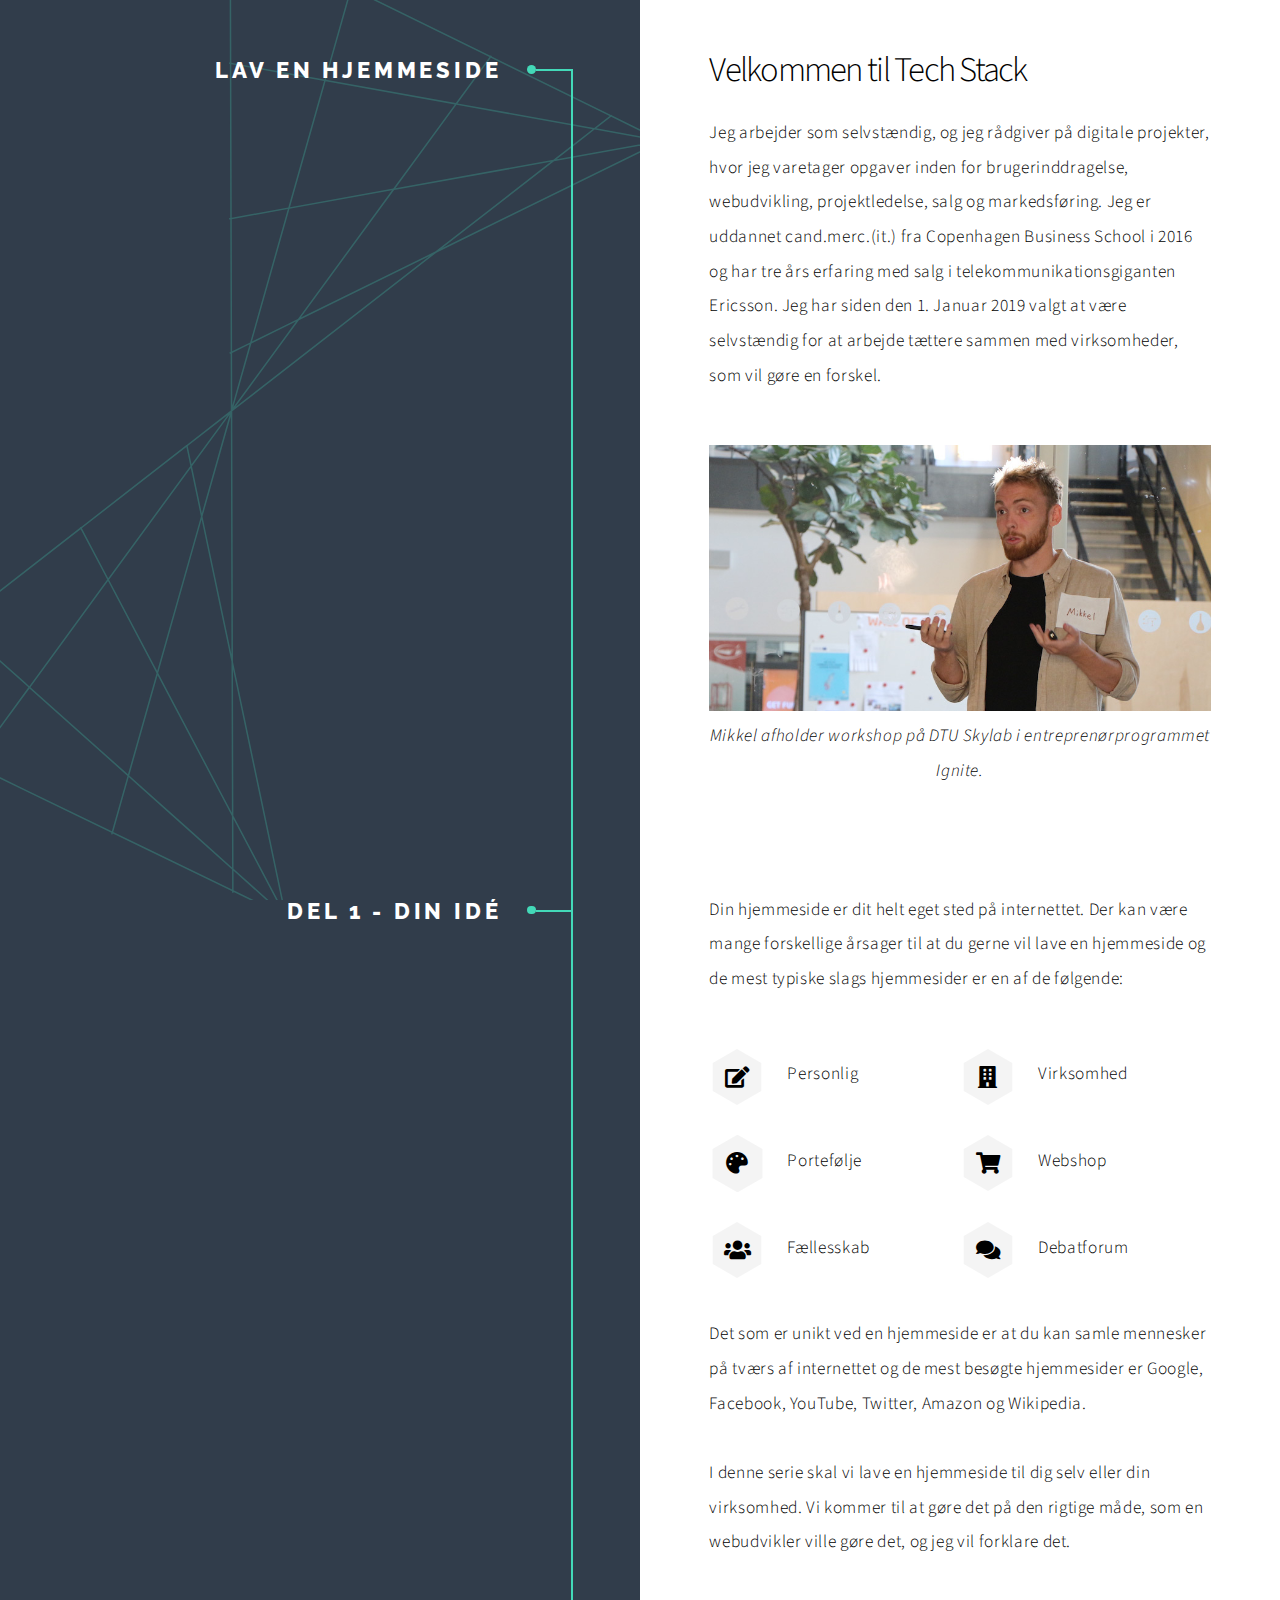
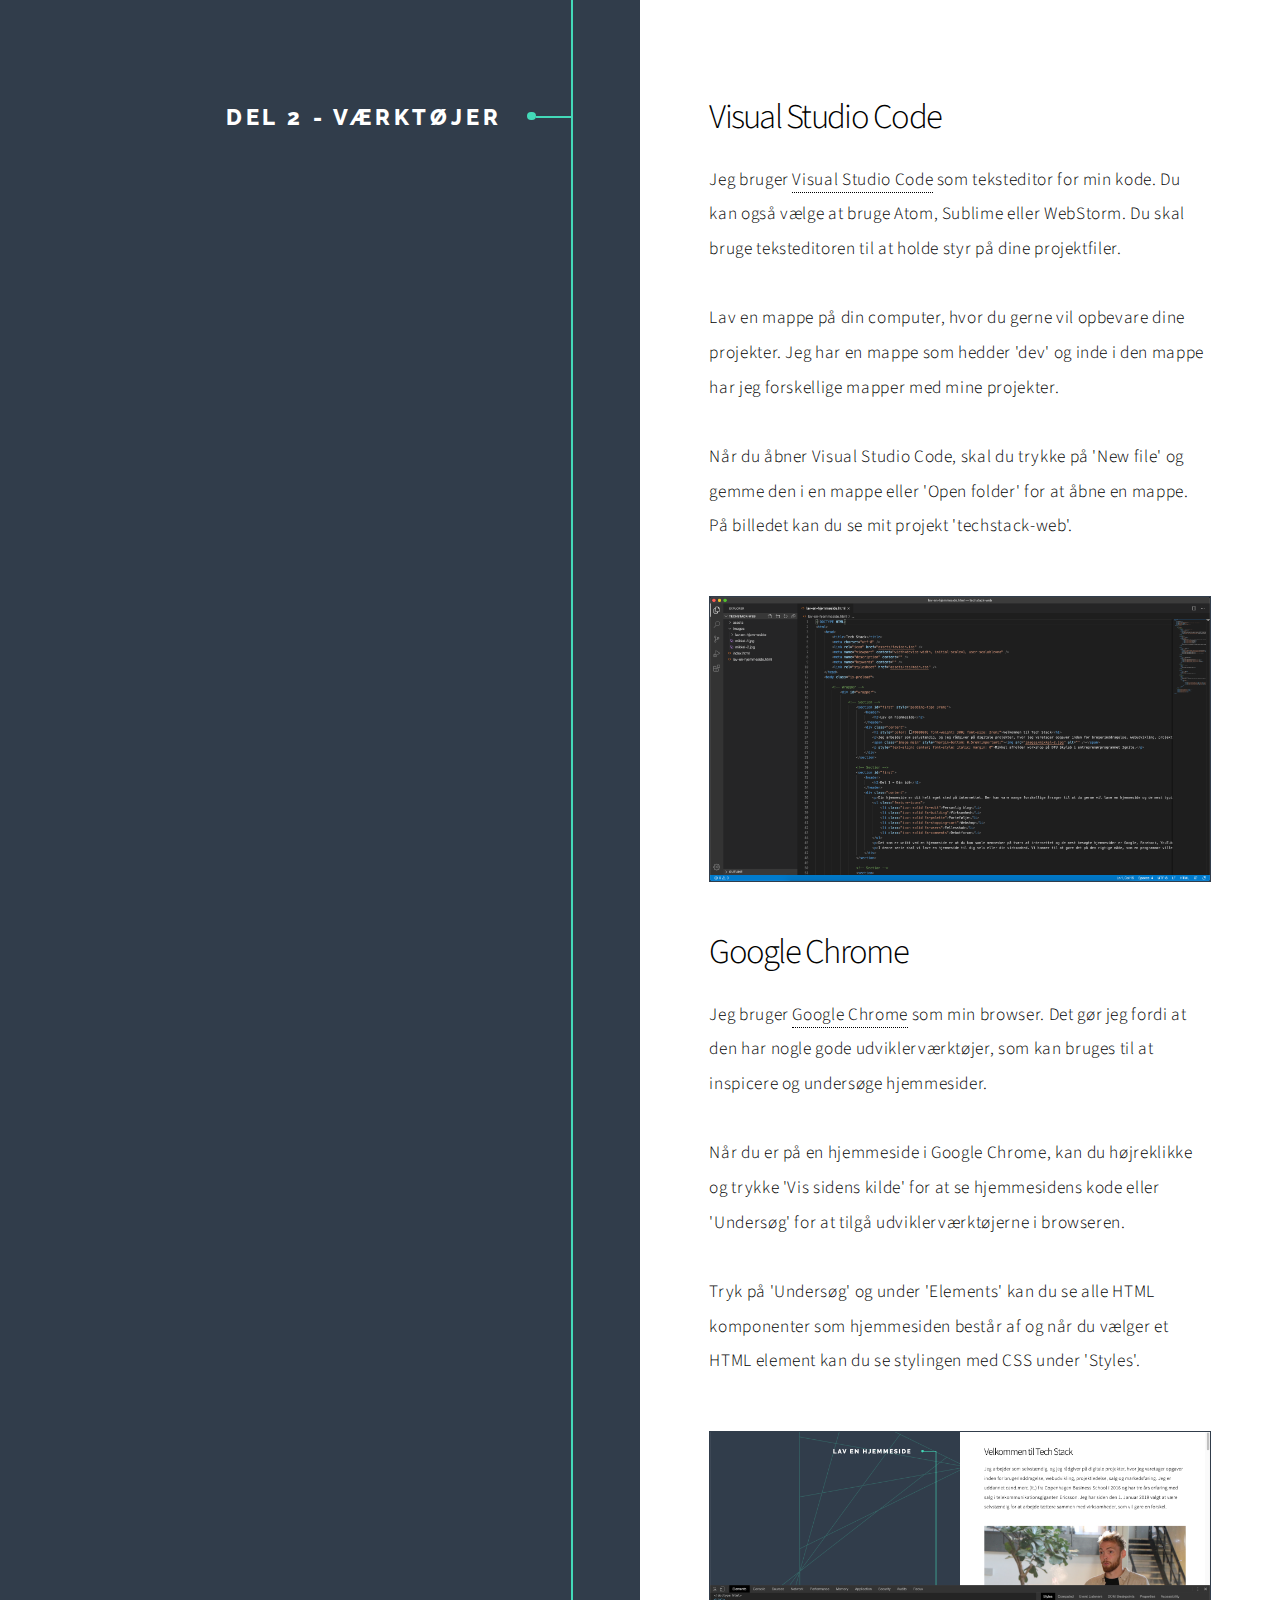
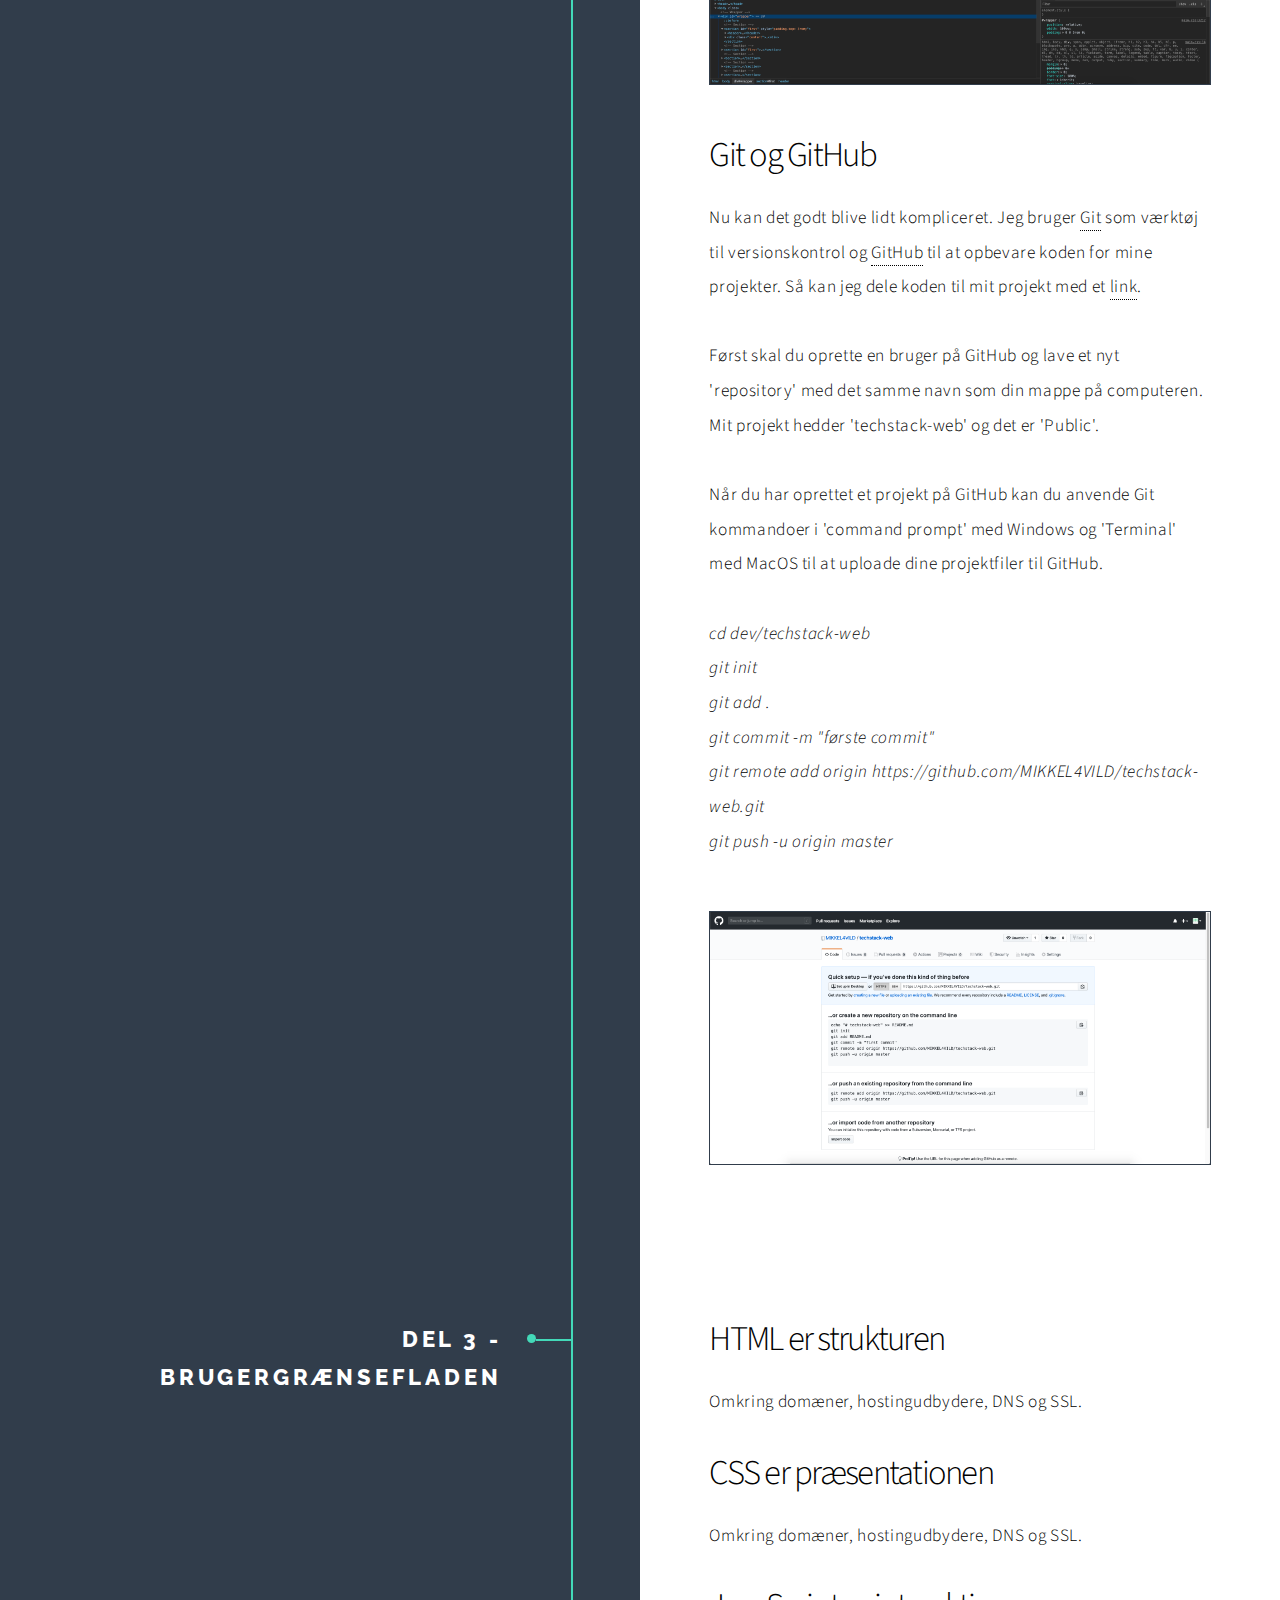
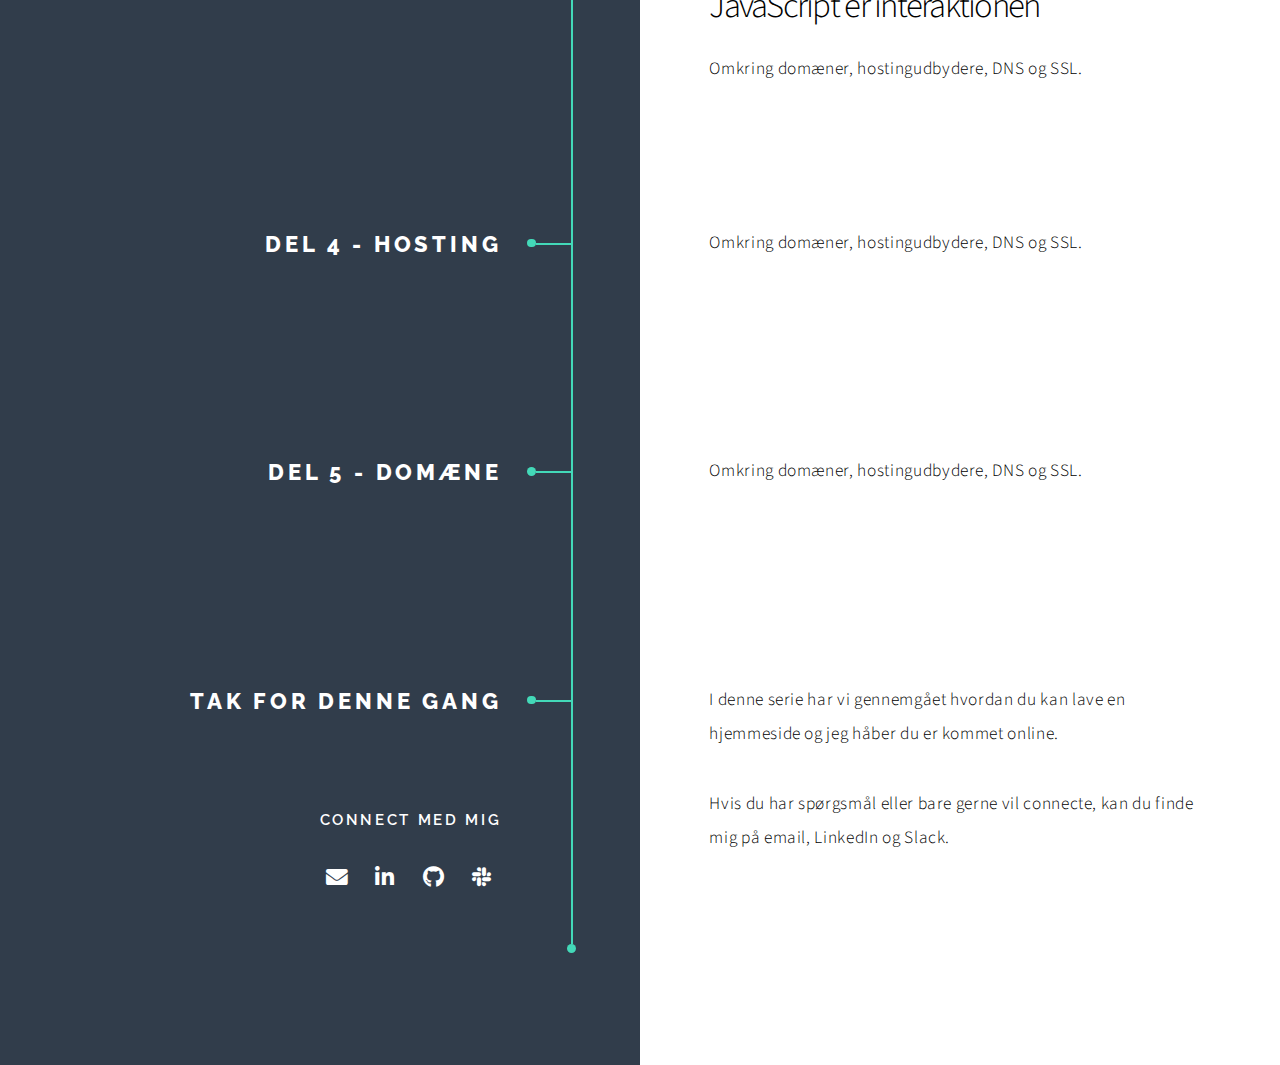
==== lav-en-hjemmeside.html @ 9eeebf33 "første commit" ====
<!DOCTYPE HTML>
<html>
	<head>
		<title>Tech Stack</title>
		<meta charset="utf-8" />
		<link rel="icon" href="assets/favicon.ico" />
		<meta name="viewport" content="width=device-width, initial-scale=1, user-scalable=no" />
		<meta name="description" content="" />
		<meta name="keywords" content="" />
		<link rel="stylesheet" href="assets/css/main.css" />
	</head>
	<body class="is-preload">

		<!-- Wrapper -->
			<div id="wrapper">

				<!-- Section -->
					<section id="first" style="padding-top: 3rem;">
						<header>
							<h2>Lav en hjemmeside</h2>
						</header>
						<div class="content">
                            <h1 style="color: #000000; font-weight: 300; font-size: 2rem;">Velkommen til Tech Stack</h1>
							<p>Jeg arbejder som selvstændig, og jeg rådgiver på digitale projekter, hvor jeg varetager opgaver inden for brugerinddragelse, webudvikling, projektledelse, salg og markedsføring. Jeg er uddannet cand.merc.(it.) fra Copenhagen Business School i 2016 og har tre års erfaring med salg i telekommunikationsgiganten Ericsson. Jeg har siden den 1. Januar 2019 valgt at være selvstændig for at arbejde tættere sammen med virksomheder, som vil gøre en forskel.</p>
							<span class="image main" style="margin-bottom: 0.5rem!important;"><img src="images/mikkel-2.jpg" alt="" /></span>
							<p style="text-align: center; font-style: italic; margin: 0">Mikkel afholder workshop på DTU Skylab i entreprenørprogrammet Ignite.</p>
						</div>
					</section>

                    <!-- Section -->
					<section id="first">
						<header>
							<h2>Del 1 - Din idé</h2>
						</header>
						<div class="content">
                            <p>Din hjemmeside er dit helt eget sted på internettet. Der kan være mange forskellige årsager til at du gerne vil lave en hjemmeside og de mest typiske slags hjemmesider er en af de følgende:</p>
                            <ul class="feature-icons">
								<li class="icon solid fa-edit">Personlig</li>
								<li class="icon solid fa-building">Virksomhed</li>
								<li class="icon solid fa-palette">Portefølje</li>
								<li class="icon solid fa-shopping-cart">Webshop</li>
								<li class="icon solid fa-users">Fællesskab</li>
								<li class="icon solid fa-comments">Debatforum</li>
                            </ul>
                            <p>Det som er unikt ved en hjemmeside er at du kan samle mennesker på tværs af internettet og de mest besøgte hjemmesider er Google, Facebook, YouTube, Twitter, Amazon og Wikipedia. </p>
                            <p>I denne serie skal vi lave en hjemmeside til dig selv eller din virksomhed. Vi kommer til at gøre det på den rigtige måde, som en webudvikler ville gøre det, og jeg vil forklare det.</p>
						</div>
                    </section>
                    
                    <!-- Section -->
					<section>
						<header>
							<h2>Del 2 - Værktøjer</h2>
						</header>
						<div class="content">
                            <h1 style="color: #000000; font-weight: 300; font-size: 2rem;">Visual Studio Code</h1>
                            <p>Jeg bruger <a style="color:#000000" href="https://code.visualstudio.com/download" target="_blank">Visual Studio Code</a> som teksteditor for min kode. Du kan også vælge at bruge Atom, Sublime eller WebStorm. Du skal bruge teksteditoren til at holde styr på dine projektfiler.</p>
                            <p>Lav en mappe på din computer, hvor du gerne vil opbevare dine projekter. Jeg har en mappe som hedder 'dev' og inde i den mappe har jeg forskellige mapper med mine projekter.</p>
                            <p>Når du åbner Visual Studio Code, skal du trykke på 'New file' og gemme den i en mappe eller 'Open folder' for at åbne en mappe. På billedet kan du se mit projekt 'techstack-web'.</p>
                            <span class="image main"><img src="images/lav-en-hjemmeside/visual-studio-code.png" style="border: 1px solid #313D4B;" alt="Visual Studio Code" /></span>
                            <h1 style="color: #000000; font-weight: 300; font-size: 2rem;">Google Chrome</h1>
                            <p>Jeg bruger <a style="color:#000000" href="https://www.google.com/intl/da/chrome/" target="_blank">Google Chrome</a> som min browser. Det gør jeg fordi at den har nogle gode udviklerværktøjer, som kan bruges til at inspicere og undersøge hjemmesider.</p>
                            <p>Når du er på en hjemmeside i Google Chrome, kan du højreklikke og trykke 'Vis sidens kilde' for at se hjemmesidens kode eller 'Undersøg' for at tilgå udviklerværktøjerne i browseren.</p>
                            <p>Tryk på 'Undersøg' og under 'Elements' kan du se alle HTML komponenter som hjemmesiden består af og når du vælger et HTML element kan du se stylingen med CSS under 'Styles'.</p>
                            <span class="image main"><img src="images/lav-en-hjemmeside/google-chrome-inspect.png" style="border: 1px solid #313D4B;" alt="Google Chrome Developer Tools" /></span>
                            <h1 style="color: #000000; font-weight: 300; font-size: 2rem;">Git og GitHub</h1>
							<p>Nu kan det godt blive lidt kompliceret. Jeg bruger <a style="color:#000000" href="https://git-scm.com/downloads" target="_blank">Git</a>  som værktøj til versionskontrol og <a style="color:#000000" href="https://github.com/" target="_blank">GitHub</a>  til at opbevare koden for mine projekter. Så kan jeg dele koden til mit projekt med et <a style="color:#000000" href="https://github.com/mikkel4vild/techstack-web" target="_blank">link</a>.</p>
							<p>Først skal du oprette en bruger på GitHub og lave et nyt 'repository' med det samme navn som din mappe på computeren. Mit projekt hedder 'techstack-web' og det er 'Public'.</p>
							<p>Når du har oprettet et projekt på GitHub kan du anvende Git kommandoer i 'command prompt' med Windows og 'Terminal' med MacOS til at uploade dine projektfiler til GitHub.</p>
							<p style="font-style: italic;">cd dev/techstack-web<br />git init<br />git add .<br />git commit -m "første commit"<br />git remote add origin https://github.com/MIKKEL4VILD/techstack-web.git<br />git push -u origin master</p>
							<span class="image main"><img src="images/lav-en-hjemmeside/github-new-repository.png" style="border: 1px solid #313D4B;" alt="GitHub repository" /></span>
						</div>
                    </section>
                    
                    <!-- Section -->
					<section>
						<header>
							<h2>Del 3 - Brugergrænsefladen</h2>
						</header>
						<div class="content">
                            <h1 style="color: #000000; font-weight: 300; font-size: 2rem;">HTML er strukturen</h1>
                            <p>Omkring domæner, hostingudbydere, DNS og SSL.</p>
                            <h1 style="color: #000000; font-weight: 300; font-size: 2rem;">CSS er præsentationen</h1>
                            <p>Omkring domæner, hostingudbydere, DNS og SSL.</p>
                            <h1 style="color: #000000; font-weight: 300; font-size: 2rem;">JavaScript er interaktionen</h1>
                            <p>Omkring domæner, hostingudbydere, DNS og SSL.</p>
						</div>
                    </section>
                    
                    <!-- Section -->
					<section>
						<header>
							<h2>Del 4 - Hosting</h2>
						</header>
						<div class="content">
							<p>Omkring domæner, hostingudbydere, DNS og SSL.</p>
						</div>
                    </section>
                    
                    <!-- Section -->
					<section>
						<header>
							<h2>Del 5 - Domæne</h2>
						</header>
						<div class="content">
							<p>Omkring domæner, hostingudbydere, DNS og SSL.</p>
						</div>
					</section>

					<!-- Section -->
					<section>
						<header>
							<h2>Tak for denne gang</h2>
						</header>
						<div class="content">
                            <p>I denne serie har vi gennemgået hvordan du kan lave en hjemmeside og jeg håber du er kommet online.</p><p>Hvis du har spørgsmål eller bare gerne vil connecte, kan du finde mig på email, LinkedIn og Slack.</p>
						</div>
						<footer>
							<ul class="items">
								<h3>Connect med mig</h3>
								<li>
									<ul class="icons">
										<li><a href="mailto:mikkelwessel2@gmail.com" target="_blank" class="icon solid fa-envelope"><span class="label">Email</span></a></li>
										<li><a href="https://www.linkedin.com/in/mikkel-wessel-nielsen/" target="_blank" class="icon brands fa-linkedin-in"><span class="label">LinkedIn</span></a></li>
										<li><a href="https://github.com/mikkel4vild" target="_blank" class="icon brands fa-github"><span class="label">GitHub</span></a></li>
										<li><a href="https://tech-stack-talk.slack.com/" target="_blank" class="icon brands fa-slack"><span class="label">Slack</span></a></li>
									</ul>
								</li>
							</ul>
						</footer>
					</section>
			</div>

		<!-- Scripts -->
			<script src="assets/js/jquery.min.js"></script>
			<script src="assets/js/jquery.scrolly.min.js"></script>
			<script src="assets/js/browser.min.js"></script>
			<script src="assets/js/breakpoints.min.js"></script>
			<script src="assets/js/util.js"></script>
			<script src="assets/js/main.js"></script>
			
	</body>
</html>
---- assets/css/main.css ----
@import url(fontawesome-all.min.css);
@import url("https://fonts.googleapis.com/css?family=Source+Sans+Pro:300,600,700,300i,600i,700i|Raleway:600,800");

html, body, div, span, applet, object,
iframe, h1, h2, h3, h4, h5, h6, p, blockquote,
pre, a, abbr, acronym, address, big, cite,
code, del, dfn, em, img, ins, kbd, q, s, samp,
small, strike, strong, sub, sup, tt, var, b,
u, i, center, dl, dt, dd, ol, ul, li, fieldset,
form, label, legend, table, caption, tbody,
tfoot, thead, tr, th, td, article, aside,
canvas, details, embed, figure, figcaption,
footer, header, hgroup, menu, nav, output, ruby,
section, summary, time, mark, audio, video {
	margin: 0;
	padding: 0;
	border: 0;
	font-size: 100%;
	font: inherit;
	vertical-align: baseline;}

article, aside, details, figcaption, figure,
footer, header, hgroup, menu, nav, section {
	display: block;}

body {
	line-height: 1;
}

ol, ul {
	list-style: none;
}

blockquote, q {
	quotes: none;
}

	blockquote:before, blockquote:after, q:before, q:after {
		content: '';
		content: none;
	}

table {
	border-collapse: collapse;
	border-spacing: 0;
}

body {
	-webkit-text-size-adjust: none;
}

mark {
	background-color: transparent;
	color: inherit;
}

input::-moz-focus-inner {
	border: 0;
	padding: 0;
}

input, select, textarea {
	-moz-appearance: none;
	-webkit-appearance: none;
	-ms-appearance: none;
	appearance: none;
}

/* Basic */

	@-ms-viewport {
		width: device-width;
	}

	body {
		-ms-overflow-style: scrollbar;
	}

	@media screen and (max-width: 480px) {

		html, body {
			min-width: 320px;
		}

	}

	html {
		box-sizing: border-box;
	}

	*, *:before, *:after {
		box-sizing: inherit;
	}

	html {
		overflow-x: hidden;
	}

	body {
		background: #ffffff;
		overflow-x: hidden;
	}

		body.is-preload *, body.is-preload *:before, body.is-preload *:after {
			-moz-animation: none !important;
			-webkit-animation: none !important;
			-ms-animation: none !important;
			animation: none !important;
			-moz-transition: none !important;
			-webkit-transition: none !important;
			-ms-transition: none !important;
			transition: none !important;
		}

/* Typography */

	html {
		font-size: 18pt;
	}

		@media screen and (max-width: 1920px) {

			html {
				font-size: 13pt;
			}

		}

		@media screen and (max-width: 1152px) {

			html {
				font-size: 14pt;
			}

		}

		@media screen and (max-width: 736px) {

			html {
				font-size: 12pt;
			}

		}

		@media screen and (max-width: 480px) {

			html {
				font-size: 11pt;
			}

		}

	body {
		background-color: #ffffff;
		color: #000000;
	}

	body, input, select, textarea {
		color: #000000;
		font-family: "Source Sans Pro", Helvetica, sans-serif;
		font-size: 1rem;
		font-weight: 300;
		letter-spacing: 0.0375em;
		line-height: 2;
	}

	a {
		-moz-transition: border-bottom-color 0.25s ease-in-out;
		-webkit-transition: border-bottom-color 0.25s ease-in-out;
		-ms-transition: border-bottom-color 0.25s ease-in-out;
		transition: border-bottom-color 0.25s ease-in-out;
		text-decoration: none;
		color: #ffffff;
		border-bottom: dotted 1px;
	}

		a:hover {
			text-decoration: none;
			border-bottom-color: transparent;
		}

	strong, b {
		font-weight: 600;
		color: #000000;
	}

	em, i {
		font-style: italic;
	}

	p {
		margin: 0 0 2rem 0;
	}

	h1, h2, h3, h4, h5, h6 {
		color: #ffffff;
		font-family: "Raleway", Helvetica, sans-serif;
		font-weight: 600;
		letter-spacing: 0.175em;
		line-height: 1.75;
		margin: 0 0 1.5rem 0;
		text-transform: uppercase;
	}

		h1 a, h2 a, h3 a, h4 a, h5 a, h6 a {
			color: inherit;
			text-decoration: none;
		}

	h1 {
		font-family: "Source Sans Pro", Helvetica, sans-serif;
		font-size: 5rem;
		font-weight: 700;
		letter-spacing: -0.05em;
		line-height: 1.1;
		margin: 0 0 1.5rem 0;
		text-transform: none;
	}

	h2 {
		font-size: 1.25rem;
		font-weight: 800;
		margin: 0 0 2rem 0;
	}

	h3 {
		font-size: 0.875rem;
	}

	h4 {
		font-size: 0.875rem;
	}

	h5 {
		font-size: 0.75rem;
	}

	h6 {
		font-size: 0.625rem;
	}

	@media screen and (max-width: 736px) {

		h1 {
			font-size: 4.5rem;
			line-height: 1.1;
		}

		h2 {
			font-size: 1.25rem;
			line-height: 1.7;
		}

		h3 {
			font-size: 0.9rem;
		}

		h4 {
			font-size: 0.75rem;
		}

		h5 {
			font-size: 0.675rem;
		}

	}

	@media screen and (max-width: 360px) {

		h1 {
			font-size: 3.75rem;
		}

		h2 {
			font-size: 1.125rem;
		}

		h3 {
			font-size: 0.8rem;
		}

		h4 {
			font-size: 0.675rem;
		}

		h5 {
			font-size: 0.675rem;
		}

	}

	sub {
		font-size: 0.8rem;
		position: relative;
		top: 0.5rem;
	}

	sup {
		font-size: 0.8rem;
		position: relative;
		top: -0.5rem;
	}

	blockquote {
		border-left: solid 0.5rem rgba(144, 144, 144, 0.25);
		font-style: italic;
		margin: 0 0 2rem 0;
		padding: 1rem 0 1rem 2rem;
	}

	code {
		background: rgba(144, 144, 144, 0.1);
		border-radius: 0.325rem;
		font-family: "Courier New", monospace;
		font-size: 0.9rem;
		margin: 0 0.25rem;
		padding: 0.25rem 0.65rem;
	}

	pre {
		-webkit-overflow-scrolling: touch;
		font-family: "Courier New", monospace;
		font-size: 0.9rem;
		margin: 0 0 2rem 0;
		width: 100%;
	}

		pre code {
			display: block;
			line-height: 1.75;
			padding: 1rem 1.5rem;
			overflow-x: auto;
		}

	hr {
		border: 0;
		border-bottom: solid 2px rgba(144, 144, 144, 0.25);
		margin: 3rem 0;
	}

		hr.major {
			margin: 5rem 0;
		}

		@media screen and (max-width: 736px) {

			hr.major {
				margin: 3rem 0;
			}

		}

/* Row */

	.row {
		display: flex;
		flex-wrap: wrap;
		box-sizing: border-box;
		align-items: stretch;
	}

		.row > * {
			box-sizing: border-box;
		}

		.row.gtr-uniform > * > :last-child {
			margin-bottom: 0;
		}

		.row.aln-left {
			justify-content: flex-start;
		}

		.row.aln-center {
			justify-content: center;
		}

		.row.aln-right {
			justify-content: flex-end;
		}

		.row.aln-top {
			align-items: flex-start;
		}

		.row.aln-middle {
			align-items: center;
		}

		.row.aln-bottom {
			align-items: flex-end;
		}

		.row > .imp {
			order: -1;
		}

		.row > .col-1 {
			width: 8.33333%;
		}

		.row > .off-1 {
			margin-left: 8.33333%;
		}

		.row > .col-2 {
			width: 16.66667%;
		}

		.row > .off-2 {
			margin-left: 16.66667%;
		}

		.row > .col-3 {
			width: 25%;
		}

		.row > .off-3 {
			margin-left: 25%;
		}

		.row > .col-4 {
			width: 33.33333%;
		}

		.row > .off-4 {
			margin-left: 33.33333%;
		}

		.row > .col-5 {
			width: 41.66667%;
		}

		.row > .off-5 {
			margin-left: 41.66667%;
		}

		.row > .col-6 {
			width: 50%;
		}

		.row > .off-6 {
			margin-left: 50%;
		}

		.row > .col-7 {
			width: 58.33333%;
		}

		.row > .off-7 {
			margin-left: 58.33333%;
		}

		.row > .col-8 {
			width: 66.66667%;
		}

		.row > .off-8 {
			margin-left: 66.66667%;
		}

		.row > .col-9 {
			width: 75%;
		}

		.row > .off-9 {
			margin-left: 75%;
		}

		.row > .col-10 {
			width: 83.33333%;
		}

		.row > .off-10 {
			margin-left: 83.33333%;
		}

		.row > .col-11 {
			width: 91.66667%;
		}

		.row > .off-11 {
			margin-left: 91.66667%;
		}

		.row > .col-12 {
			width: 100%;
		}

		.row > .off-12 {
			margin-left: 100%;
		}

		.row.gtr-0 {
			margin-top: 0;
			margin-left: 0rem;
		}

			.row.gtr-0 > * {
				padding: 0 0 0 0rem;
			}

			.row.gtr-0.gtr-uniform {
				margin-top: 0rem;
			}

				.row.gtr-0.gtr-uniform > * {
					padding-top: 0rem;
				}

		.row.gtr-25 {
			margin-top: 0;
			margin-left: -0.5rem;
		}

			.row.gtr-25 > * {
				padding: 0 0 0 0.5rem;
			}

			.row.gtr-25.gtr-uniform {
				margin-top: -0.5rem;
			}

				.row.gtr-25.gtr-uniform > * {
					padding-top: 0.5rem;
				}

		.row.gtr-50 {
			margin-top: 0;
			margin-left: -1rem;
		}

			.row.gtr-50 > * {
				padding: 0 0 0 1rem;
			}

			.row.gtr-50.gtr-uniform {
				margin-top: -1rem;
			}

				.row.gtr-50.gtr-uniform > * {
					padding-top: 1rem;
				}

		.row {
			margin-top: 0;
			margin-left: -2rem;
		}

			.row > * {
				padding: 0 0 0 2rem;
			}

			.row.gtr-uniform {
				margin-top: -2rem;
			}

				.row.gtr-uniform > * {
					padding-top: 2rem;
				}

		.row.gtr-150 {
			margin-top: 0;
			margin-left: -3rem;
		}

			.row.gtr-150 > * {
				padding: 0 0 0 3rem;
			}

			.row.gtr-150.gtr-uniform {
				margin-top: -3rem;
			}

				.row.gtr-150.gtr-uniform > * {
					padding-top: 3rem;
				}

		.row.gtr-200 {
			margin-top: 0;
			margin-left: -4rem;
		}

			.row.gtr-200 > * {
				padding: 0 0 0 4rem;
			}

			.row.gtr-200.gtr-uniform {
				margin-top: -4rem;
			}

				.row.gtr-200.gtr-uniform > * {
					padding-top: 4rem;
				}

		@media screen and (max-width: 1920px) {

			.row {
				display: flex;
				flex-wrap: wrap;
				box-sizing: border-box;
				align-items: stretch;
			}

				.row > * {
					box-sizing: border-box;
				}

				.row.gtr-uniform > * > :last-child {
					margin-bottom: 0;
				}

				.row.aln-left {
					justify-content: flex-start;
				}

				.row.aln-center {
					justify-content: center;
				}

				.row.aln-right {
					justify-content: flex-end;
				}

				.row.aln-top {
					align-items: flex-start;
				}

				.row.aln-middle {
					align-items: center;
				}

				.row.aln-bottom {
					align-items: flex-end;
				}

				.row > .imp-xlarge {
					order: -1;
				}

				.row > .col-1-xlarge {
					width: 8.33333%;
				}

				.row > .off-1-xlarge {
					margin-left: 8.33333%;
				}

				.row > .col-2-xlarge {
					width: 16.66667%;
				}

				.row > .off-2-xlarge {
					margin-left: 16.66667%;
				}

				.row > .col-3-xlarge {
					width: 25%;
				}

				.row > .off-3-xlarge {
					margin-left: 25%;
				}

				.row > .col-4-xlarge {
					width: 33.33333%;
				}

				.row > .off-4-xlarge {
					margin-left: 33.33333%;
				}

				.row > .col-5-xlarge {
					width: 41.66667%;
				}

				.row > .off-5-xlarge {
					margin-left: 41.66667%;
				}

				.row > .col-6-xlarge {
					width: 50%;
				}

				.row > .off-6-xlarge {
					margin-left: 50%;
				}

				.row > .col-7-xlarge {
					width: 58.33333%;
				}

				.row > .off-7-xlarge {
					margin-left: 58.33333%;
				}

				.row > .col-8-xlarge {
					width: 66.66667%;
				}

				.row > .off-8-xlarge {
					margin-left: 66.66667%;
				}

				.row > .col-9-xlarge {
					width: 75%;
				}

				.row > .off-9-xlarge {
					margin-left: 75%;
				}

				.row > .col-10-xlarge {
					width: 83.33333%;
				}

				.row > .off-10-xlarge {
					margin-left: 83.33333%;
				}

				.row > .col-11-xlarge {
					width: 91.66667%;
				}

				.row > .off-11-xlarge {
					margin-left: 91.66667%;
				}

				.row > .col-12-xlarge {
					width: 100%;
				}

				.row > .off-12-xlarge {
					margin-left: 100%;
				}

				.row.gtr-0 {
					margin-top: 0;
					margin-left: 0rem;
				}

					.row.gtr-0 > * {
						padding: 0 0 0 0rem;
					}

					.row.gtr-0.gtr-uniform {
						margin-top: 0rem;
					}

						.row.gtr-0.gtr-uniform > * {
							padding-top: 0rem;
						}

				.row.gtr-25 {
					margin-top: 0;
					margin-left: -0.5rem;
				}

					.row.gtr-25 > * {
						padding: 0 0 0 0.5rem;
					}

					.row.gtr-25.gtr-uniform {
						margin-top: -0.5rem;
					}

						.row.gtr-25.gtr-uniform > * {
							padding-top: 0.5rem;
						}

				.row.gtr-50 {
					margin-top: 0;
					margin-left: -1rem;
				}

					.row.gtr-50 > * {
						padding: 0 0 0 1rem;
					}

					.row.gtr-50.gtr-uniform {
						margin-top: -1rem;
					}

						.row.gtr-50.gtr-uniform > * {
							padding-top: 1rem;
						}

				.row {
					margin-top: 0;
					margin-left: -2rem;
				}

					.row > * {
						padding: 0 0 0 2rem;
					}

					.row.gtr-uniform {
						margin-top: -2rem;
					}

						.row.gtr-uniform > * {
							padding-top: 2rem;
						}

				.row.gtr-150 {
					margin-top: 0;
					margin-left: -3rem;
				}

					.row.gtr-150 > * {
						padding: 0 0 0 3rem;
					}

					.row.gtr-150.gtr-uniform {
						margin-top: -3rem;
					}

						.row.gtr-150.gtr-uniform > * {
							padding-top: 3rem;
						}

				.row.gtr-200 {
					margin-top: 0;
					margin-left: -4rem;
				}

					.row.gtr-200 > * {
						padding: 0 0 0 4rem;
					}

					.row.gtr-200.gtr-uniform {
						margin-top: -4rem;
					}

						.row.gtr-200.gtr-uniform > * {
							padding-top: 4rem;
						}

		}

		@media screen and (max-width: 1280px) {

			.row {
				display: flex;
				flex-wrap: wrap;
				box-sizing: border-box;
				align-items: stretch;
			}

				.row > * {
					box-sizing: border-box;
				}

				.row.gtr-uniform > * > :last-child {
					margin-bottom: 0;
				}

				.row.aln-left {
					justify-content: flex-start;
				}

				.row.aln-center {
					justify-content: center;
				}

				.row.aln-right {
					justify-content: flex-end;
				}

				.row.aln-top {
					align-items: flex-start;
				}

				.row.aln-middle {
					align-items: center;
				}

				.row.aln-bottom {
					align-items: flex-end;
				}

				.row > .imp-large {
					order: -1;
				}

				.row > .col-1-large {
					width: 8.33333%;
				}

				.row > .off-1-large {
					margin-left: 8.33333%;
				}

				.row > .col-2-large {
					width: 16.66667%;
				}

				.row > .off-2-large {
					margin-left: 16.66667%;
				}

				.row > .col-3-large {
					width: 25%;
				}

				.row > .off-3-large {
					margin-left: 25%;
				}

				.row > .col-4-large {
					width: 33.33333%;
				}

				.row > .off-4-large {
					margin-left: 33.33333%;
				}

				.row > .col-5-large {
					width: 41.66667%;
				}

				.row > .off-5-large {
					margin-left: 41.66667%;
				}

				.row > .col-6-large {
					width: 50%;
				}

				.row > .off-6-large {
					margin-left: 50%;
				}

				.row > .col-7-large {
					width: 58.33333%;
				}

				.row > .off-7-large {
					margin-left: 58.33333%;
				}

				.row > .col-8-large {
					width: 66.66667%;
				}

				.row > .off-8-large {
					margin-left: 66.66667%;
				}

				.row > .col-9-large {
					width: 75%;
				}

				.row > .off-9-large {
					margin-left: 75%;
				}

				.row > .col-10-large {
					width: 83.33333%;
				}

				.row > .off-10-large {
					margin-left: 83.33333%;
				}

				.row > .col-11-large {
					width: 91.66667%;
				}

				.row > .off-11-large {
					margin-left: 91.66667%;
				}

				.row > .col-12-large {
					width: 100%;
				}

				.row > .off-12-large {
					margin-left: 100%;
				}

				.row.gtr-0 {
					margin-top: 0;
					margin-left: 0rem;
				}

					.row.gtr-0 > * {
						padding: 0 0 0 0rem;
					}

					.row.gtr-0.gtr-uniform {
						margin-top: 0rem;
					}

						.row.gtr-0.gtr-uniform > * {
							padding-top: 0rem;
						}

				.row.gtr-25 {
					margin-top: 0;
					margin-left: -0.375rem;
				}

					.row.gtr-25 > * {
						padding: 0 0 0 0.375rem;
					}

					.row.gtr-25.gtr-uniform {
						margin-top: -0.375rem;
					}

						.row.gtr-25.gtr-uniform > * {
							padding-top: 0.375rem;
						}

				.row.gtr-50 {
					margin-top: 0;
					margin-left: -0.75rem;
				}

					.row.gtr-50 > * {
						padding: 0 0 0 0.75rem;
					}

					.row.gtr-50.gtr-uniform {
						margin-top: -0.75rem;
					}

						.row.gtr-50.gtr-uniform > * {
							padding-top: 0.75rem;
						}

				.row {
					margin-top: 0;
					margin-left: -1.5rem;
				}

					.row > * {
						padding: 0 0 0 1.5rem;
					}

					.row.gtr-uniform {
						margin-top: -1.5rem;
					}

						.row.gtr-uniform > * {
							padding-top: 1.5rem;
						}

				.row.gtr-150 {
					margin-top: 0;
					margin-left: -2.25rem;
				}

					.row.gtr-150 > * {
						padding: 0 0 0 2.25rem;
					}

					.row.gtr-150.gtr-uniform {
						margin-top: -2.25rem;
					}

						.row.gtr-150.gtr-uniform > * {
							padding-top: 2.25rem;
						}

				.row.gtr-200 {
					margin-top: 0;
					margin-left: -3rem;
				}

					.row.gtr-200 > * {
						padding: 0 0 0 3rem;
					}

					.row.gtr-200.gtr-uniform {
						margin-top: -3rem;
					}

						.row.gtr-200.gtr-uniform > * {
							padding-top: 3rem;
						}

		}

		@media screen and (max-width: 1152px) {

			.row {
				display: flex;
				flex-wrap: wrap;
				box-sizing: border-box;
				align-items: stretch;
			}

				.row > * {
					box-sizing: border-box;
				}

				.row.gtr-uniform > * > :last-child {
					margin-bottom: 0;
				}

				.row.aln-left {
					justify-content: flex-start;
				}

				.row.aln-center {
					justify-content: center;
				}

				.row.aln-right {
					justify-content: flex-end;
				}

				.row.aln-top {
					align-items: flex-start;
				}

				.row.aln-middle {
					align-items: center;
				}

				.row.aln-bottom {
					align-items: flex-end;
				}

				.row > .imp-medium {
					order: -1;
				}

				.row > .col-1-medium {
					width: 8.33333%;
				}

				.row > .off-1-medium {
					margin-left: 8.33333%;
				}

				.row > .col-2-medium {
					width: 16.66667%;
				}

				.row > .off-2-medium {
					margin-left: 16.66667%;
				}

				.row > .col-3-medium {
					width: 25%;
				}

				.row > .off-3-medium {
					margin-left: 25%;
				}

				.row > .col-4-medium {
					width: 33.33333%;
				}

				.row > .off-4-medium {
					margin-left: 33.33333%;
				}

				.row > .col-5-medium {
					width: 41.66667%;
				}

				.row > .off-5-medium {
					margin-left: 41.66667%;
				}

				.row > .col-6-medium {
					width: 50%;
				}

				.row > .off-6-medium {
					margin-left: 50%;
				}

				.row > .col-7-medium {
					width: 58.33333%;
				}

				.row > .off-7-medium {
					margin-left: 58.33333%;
				}

				.row > .col-8-medium {
					width: 66.66667%;
				}

				.row > .off-8-medium {
					margin-left: 66.66667%;
				}

				.row > .col-9-medium {
					width: 75%;
				}

				.row > .off-9-medium {
					margin-left: 75%;
				}

				.row > .col-10-medium {
					width: 83.33333%;
				}

				.row > .off-10-medium {
					margin-left: 83.33333%;
				}

				.row > .col-11-medium {
					width: 91.66667%;
				}

				.row > .off-11-medium {
					margin-left: 91.66667%;
				}

				.row > .col-12-medium {
					width: 100%;
				}

				.row > .off-12-medium {
					margin-left: 100%;
				}

				.row.gtr-0 {
					margin-top: 0;
					margin-left: 0rem;
				}

					.row.gtr-0 > * {
						padding: 0 0 0 0rem;
					}

					.row.gtr-0.gtr-uniform {
						margin-top: 0rem;
					}

						.row.gtr-0.gtr-uniform > * {
							padding-top: 0rem;
						}

				.row.gtr-25 {
					margin-top: 0;
					margin-left: -0.375rem;
				}

					.row.gtr-25 > * {
						padding: 0 0 0 0.375rem;
					}

					.row.gtr-25.gtr-uniform {
						margin-top: -0.375rem;
					}

						.row.gtr-25.gtr-uniform > * {
							padding-top: 0.375rem;
						}

				.row.gtr-50 {
					margin-top: 0;
					margin-left: -0.75rem;
				}

					.row.gtr-50 > * {
						padding: 0 0 0 0.75rem;
					}

					.row.gtr-50.gtr-uniform {
						margin-top: -0.75rem;
					}

						.row.gtr-50.gtr-uniform > * {
							padding-top: 0.75rem;
						}

				.row {
					margin-top: 0;
					margin-left: -1.5rem;
				}

					.row > * {
						padding: 0 0 0 1.5rem;
					}

					.row.gtr-uniform {
						margin-top: -1.5rem;
					}

						.row.gtr-uniform > * {
							padding-top: 1.5rem;
						}

				.row.gtr-150 {
					margin-top: 0;
					margin-left: -2.25rem;
				}

					.row.gtr-150 > * {
						padding: 0 0 0 2.25rem;
					}

					.row.gtr-150.gtr-uniform {
						margin-top: -2.25rem;
					}

						.row.gtr-150.gtr-uniform > * {
							padding-top: 2.25rem;
						}

				.row.gtr-200 {
					margin-top: 0;
					margin-left: -3rem;
				}

					.row.gtr-200 > * {
						padding: 0 0 0 3rem;
					}

					.row.gtr-200.gtr-uniform {
						margin-top: -3rem;
					}

						.row.gtr-200.gtr-uniform > * {
							padding-top: 3rem;
						}

		}

		@media screen and (max-width: 736px) {

			.row {
				display: flex;
				flex-wrap: wrap;
				box-sizing: border-box;
				align-items: stretch;
			}

				.row > * {
					box-sizing: border-box;
				}

				.row.gtr-uniform > * > :last-child {
					margin-bottom: 0;
				}

				.row.aln-left {
					justify-content: flex-start;
				}

				.row.aln-center {
					justify-content: center;
				}

				.row.aln-right {
					justify-content: flex-end;
				}

				.row.aln-top {
					align-items: flex-start;
				}

				.row.aln-middle {
					align-items: center;
				}

				.row.aln-bottom {
					align-items: flex-end;
				}

				.row > .imp-small {
					order: -1;
				}

				.row > .col-1-small {
					width: 8.33333%;
				}

				.row > .off-1-small {
					margin-left: 8.33333%;
				}

				.row > .col-2-small {
					width: 16.66667%;
				}

				.row > .off-2-small {
					margin-left: 16.66667%;
				}

				.row > .col-3-small {
					width: 25%;
				}

				.row > .off-3-small {
					margin-left: 25%;
				}

				.row > .col-4-small {
					width: 33.33333%;
				}

				.row > .off-4-small {
					margin-left: 33.33333%;
				}

				.row > .col-5-small {
					width: 41.66667%;
				}

				.row > .off-5-small {
					margin-left: 41.66667%;
				}

				.row > .col-6-small {
					width: 50%;
				}

				.row > .off-6-small {
					margin-left: 50%;
				}

				.row > .col-7-small {
					width: 58.33333%;
				}

				.row > .off-7-small {
					margin-left: 58.33333%;
				}

				.row > .col-8-small {
					width: 66.66667%;
				}

				.row > .off-8-small {
					margin-left: 66.66667%;
				}

				.row > .col-9-small {
					width: 75%;
				}

				.row > .off-9-small {
					margin-left: 75%;
				}

				.row > .col-10-small {
					width: 83.33333%;
				}

				.row > .off-10-small {
					margin-left: 83.33333%;
				}

				.row > .col-11-small {
					width: 91.66667%;
				}

				.row > .off-11-small {
					margin-left: 91.66667%;
				}

				.row > .col-12-small {
					width: 100%;
				}

				.row > .off-12-small {
					margin-left: 100%;
				}

				.row.gtr-0 {
					margin-top: 0;
					margin-left: 0rem;
				}

					.row.gtr-0 > * {
						padding: 0 0 0 0rem;
					}

					.row.gtr-0.gtr-uniform {
						margin-top: 0rem;
					}

						.row.gtr-0.gtr-uniform > * {
							padding-top: 0rem;
						}

				.row.gtr-25 {
					margin-top: 0;
					margin-left: -0.3125rem;
				}

					.row.gtr-25 > * {
						padding: 0 0 0 0.3125rem;
					}

					.row.gtr-25.gtr-uniform {
						margin-top: -0.3125rem;
					}

						.row.gtr-25.gtr-uniform > * {
							padding-top: 0.3125rem;
						}

				.row.gtr-50 {
					margin-top: 0;
					margin-left: -0.625rem;
				}

					.row.gtr-50 > * {
						padding: 0 0 0 0.625rem;
					}

					.row.gtr-50.gtr-uniform {
						margin-top: -0.625rem;
					}

						.row.gtr-50.gtr-uniform > * {
							padding-top: 0.625rem;
						}

				.row {
					margin-top: 0;
					margin-left: -1.25rem;
				}

					.row > * {
						padding: 0 0 0 1.25rem;
					}

					.row.gtr-uniform {
						margin-top: -1.25rem;
					}

						.row.gtr-uniform > * {
							padding-top: 1.25rem;
						}

				.row.gtr-150 {
					margin-top: 0;
					margin-left: -1.875rem;
				}

					.row.gtr-150 > * {
						padding: 0 0 0 1.875rem;
					}

					.row.gtr-150.gtr-uniform {
						margin-top: -1.875rem;
					}

						.row.gtr-150.gtr-uniform > * {
							padding-top: 1.875rem;
						}

				.row.gtr-200 {
					margin-top: 0;
					margin-left: -2.5rem;
				}

					.row.gtr-200 > * {
						padding: 0 0 0 2.5rem;
					}

					.row.gtr-200.gtr-uniform {
						margin-top: -2.5rem;
					}

						.row.gtr-200.gtr-uniform > * {
							padding-top: 2.5rem;
						}

		}

		@media screen and (max-width: 480px) {

			.row {
				display: flex;
				flex-wrap: wrap;
				box-sizing: border-box;
				align-items: stretch;
			}

				.row > * {
					box-sizing: border-box;
				}

				.row.gtr-uniform > * > :last-child {
					margin-bottom: 0;
				}

				.row.aln-left {
					justify-content: flex-start;
				}

				.row.aln-center {
					justify-content: center;
				}

				.row.aln-right {
					justify-content: flex-end;
				}

				.row.aln-top {
					align-items: flex-start;
				}

				.row.aln-middle {
					align-items: center;
				}

				.row.aln-bottom {
					align-items: flex-end;
				}

				.row > .imp-xsmall {
					order: -1;
				}

				.row > .col-1-xsmall {
					width: 8.33333%;
				}

				.row > .off-1-xsmall {
					margin-left: 8.33333%;
				}

				.row > .col-2-xsmall {
					width: 16.66667%;
				}

				.row > .off-2-xsmall {
					margin-left: 16.66667%;
				}

				.row > .col-3-xsmall {
					width: 25%;
				}

				.row > .off-3-xsmall {
					margin-left: 25%;
				}

				.row > .col-4-xsmall {
					width: 33.33333%;
				}

				.row > .off-4-xsmall {
					margin-left: 33.33333%;
				}

				.row > .col-5-xsmall {
					width: 41.66667%;
				}

				.row > .off-5-xsmall {
					margin-left: 41.66667%;
				}

				.row > .col-6-xsmall {
					width: 50%;
				}

				.row > .off-6-xsmall {
					margin-left: 50%;
				}

				.row > .col-7-xsmall {
					width: 58.33333%;
				}

				.row > .off-7-xsmall {
					margin-left: 58.33333%;
				}

				.row > .col-8-xsmall {
					width: 66.66667%;
				}

				.row > .off-8-xsmall {
					margin-left: 66.66667%;
				}

				.row > .col-9-xsmall {
					width: 75%;
				}

				.row > .off-9-xsmall {
					margin-left: 75%;
				}

				.row > .col-10-xsmall {
					width: 83.33333%;
				}

				.row > .off-10-xsmall {
					margin-left: 83.33333%;
				}

				.row > .col-11-xsmall {
					width: 91.66667%;
				}

				.row > .off-11-xsmall {
					margin-left: 91.66667%;
				}

				.row > .col-12-xsmall {
					width: 100%;
				}

				.row > .off-12-xsmall {
					margin-left: 100%;
				}

				.row.gtr-0 {
					margin-top: 0;
					margin-left: 0rem;
				}

					.row.gtr-0 > * {
						padding: 0 0 0 0rem;
					}

					.row.gtr-0.gtr-uniform {
						margin-top: 0rem;
					}

						.row.gtr-0.gtr-uniform > * {
							padding-top: 0rem;
						}

				.row.gtr-25 {
					margin-top: 0;
					margin-left: -0.3125rem;
				}

					.row.gtr-25 > * {
						padding: 0 0 0 0.3125rem;
					}

					.row.gtr-25.gtr-uniform {
						margin-top: -0.3125rem;
					}

						.row.gtr-25.gtr-uniform > * {
							padding-top: 0.3125rem;
						}

				.row.gtr-50 {
					margin-top: 0;
					margin-left: -0.625rem;
				}

					.row.gtr-50 > * {
						padding: 0 0 0 0.625rem;
					}

					.row.gtr-50.gtr-uniform {
						margin-top: -0.625rem;
					}

						.row.gtr-50.gtr-uniform > * {
							padding-top: 0.625rem;
						}

				.row {
					margin-top: 0;
					margin-left: -1.25rem;
				}

					.row > * {
						padding: 0 0 0 1.25rem;
					}

					.row.gtr-uniform {
						margin-top: -1.25rem;
					}

						.row.gtr-uniform > * {
							padding-top: 1.25rem;
						}

				.row.gtr-150 {
					margin-top: 0;
					margin-left: -1.875rem;
				}

					.row.gtr-150 > * {
						padding: 0 0 0 1.875rem;
					}

					.row.gtr-150.gtr-uniform {
						margin-top: -1.875rem;
					}

						.row.gtr-150.gtr-uniform > * {
							padding-top: 1.875rem;
						}

				.row.gtr-200 {
					margin-top: 0;
					margin-left: -2.5rem;
				}

					.row.gtr-200 > * {
						padding: 0 0 0 2.5rem;
					}

					.row.gtr-200.gtr-uniform {
						margin-top: -2.5rem;
					}

						.row.gtr-200.gtr-uniform > * {
							padding-top: 2.5rem;
						}

		}

/* Box */

	.box {
		border: solid 2px rgba(144, 144, 144, 0.25);
		border-radius: 0.325rem;
		margin-bottom: 2rem;
		padding: 1.5rem;
	}

		.box > :last-child {
			margin-bottom: 0;
		}

		.box.alt {
			border: 0;
			border-radius: 0;
			padding: 0;
		}

/* Button */

	input[type="submit"],
	input[type="reset"],
	input[type="button"],
	button,
	.button {
		-moz-appearance: none;
		-webkit-appearance: none;
		-ms-appearance: none;
		appearance: none;
		-moz-transition: background-color 0.25s ease-in-out, box-shadow 0.25s ease-in-out, color 0.25s ease-in-out;
		-webkit-transition: background-color 0.25s ease-in-out, box-shadow 0.25s ease-in-out, color 0.25s ease-in-out;
		-ms-transition: background-color 0.25s ease-in-out, box-shadow 0.25s ease-in-out, color 0.25s ease-in-out;
		transition: background-color 0.25s ease-in-out, box-shadow 0.25s ease-in-out, color 0.25s ease-in-out;
		background-color: transparent;
		border-radius: 0.325rem;
		border: 0;
		box-shadow: inset 0 0 0 2px rgba(144, 144, 144, 0.25);
		color: #000000 !important;
		cursor: pointer;
		display: inline-block;
		font-family: "Raleway", Helvetica, sans-serif;
		font-size: 0.6rem;
		font-weight: 600;
		height: 3rem;
		letter-spacing: 0.175em;
		line-height: 3rem;
		padding: 0 2rem;
		text-align: center;
		text-decoration: none;
		text-transform: uppercase;
		white-space: nowrap;
	}

		input[type="submit"]:hover,
		input[type="reset"]:hover,
		input[type="button"]:hover,
		button:hover,
		.button:hover {
			box-shadow: inset 0 0 0 2px #2ee4bb;
			color: #2ee4bb !important;
		}

		input[type="submit"]:active,
		input[type="reset"]:active,
		input[type="button"]:active,
		button:active,
		.button:active {
			background-color: rgba(73, 252, 212, 0.25);
			box-shadow: inset 0 0 0 2px #2ee4bb;
			color: #2ee4bb !important;
		}

		input[type="submit"].small,
		input[type="reset"].small,
		input[type="button"].small,
		button.small,
		.button.small {
			font-size: 0.5rem;
			height: 2.25rem;
			line-height: 2.25rem;
			padding: 0 1.25rem;
		}

		input[type="submit"].large,
		input[type="reset"].large,
		input[type="button"].large,
		button.large,
		.button.large {
			font-size: 0.7rem;
			height: 3.2625rem;
			line-height: 3.2625rem;
			padding: 0 3.25rem;
		}

		input[type="submit"].wide,
		input[type="reset"].wide,
		input[type="button"].wide,
		button.wide,
		.button.wide {
			min-width: 13rem;
		}

		input[type="submit"].icon:before,
		input[type="reset"].icon:before,
		input[type="button"].icon:before,
		button.icon:before,
		.button.icon:before {
			margin-right: 0.5rem;
		}

		input[type="submit"].fit,
		input[type="reset"].fit,
		input[type="button"].fit,
		button.fit,
		.button.fit {
			width: 100%;
		}

		input[type="submit"].disabled, input[type="submit"]:disabled,
		input[type="reset"].disabled,
		input[type="reset"]:disabled,
		input[type="button"].disabled,
		input[type="button"]:disabled,
		button.disabled,
		button:disabled,
		.button.disabled,
		.button:disabled {
			pointer-events: none;
			opacity: 0.25;
		}

		input[type="submit"].primary,
		input[type="reset"].primary,
		input[type="button"].primary,
		button.primary,
		.button.primary {
			background-color: #313D4B;
			box-shadow: none;
			color: #000000 !important;
		}

			input[type="submit"].primary:hover,
			input[type="reset"].primary:hover,
			input[type="button"].primary:hover,
			button.primary:hover,
			.button.primary:hover {
				background-color: #93ffe7;
			}

			input[type="submit"].primary:active,
			input[type="reset"].primary:active,
			input[type="button"].primary:active,
			button.primary:active,
			.button.primary:active {
				background-color: #44f2cb;
			}

		@media screen and (max-width: 736px) {

			input[type="submit"],
			input[type="reset"],
			input[type="button"],
			button,
			.button {
				font-size: 0.7rem;
				height: 3.3rem;
				line-height: 3.3rem;
			}

				input[type="submit"].large,
				input[type="reset"].large,
				input[type="button"].large,
				button.large,
				.button.large {
					font-size: 0.8rem;
					height: 3.75rem;
					line-height: 3.75rem;
				}

				input[type="submit"].small,
				input[type="reset"].small,
				input[type="button"].small,
				button.small,
				.button.small {
					font-size: 0.6rem;
					height: 3rem;
					line-height: 3rem;
				}

		}

/* Form */

	form {
		margin: 0 0 2rem 0;
	}

		form > :last-child {
			margin-bottom: 0;
		}

		form > .fields {
			display: -moz-flex;
			display: -webkit-flex;
			display: -ms-flex;
			display: flex;
			-moz-flex-wrap: wrap;
			-webkit-flex-wrap: wrap;
			-ms-flex-wrap: wrap;
			flex-wrap: wrap;
			margin: -2rem 0 2rem -2rem;
			width: calc(100% + 4rem);
		}

			form > .fields > .field {
				-moz-flex-grow: 0;
				-webkit-flex-grow: 0;
				-ms-flex-grow: 0;
				flex-grow: 0;
				-moz-flex-shrink: 0;
				-webkit-flex-shrink: 0;
				-ms-flex-shrink: 0;
				flex-shrink: 0;
				padding: 2rem 0 0 2rem;
				width: calc(100% - 2rem);
			}

				form > .fields > .field > :last-child {
					margin-bottom: 0;
				}

				form > .fields > .field.half {
					width: calc(50% - 1rem);
				}

				form > .fields > .field.third {
					width: calc(100%/3 - 0.66667rem);
				}

				form > .fields > .field.quarter {
					width: calc(25% - 0.5rem);
				}

		@media screen and (max-width: 480px) {

			form > .fields {
				margin: -1.5rem 0 2rem -1.5rem;
				width: calc(100% + 3rem);
			}

				form > .fields > .field {
					padding: 1.5rem 0 0 1.5rem;
					width: calc(100% - 1.5rem);
				}

					form > .fields > .field.half {
						width: calc(100% - 1.5rem);
					}

					form > .fields > .field.third {
						width: calc(100% - 1.5rem);
					}

					form > .fields > .field.quarter {
						width: calc(100% - 1.5rem);
					}

		}

	input[type="text"],
	input[type="password"],
	input[type="email"],
	input[type="tel"],
	input[type="search"],
	input[type="url"],
	select,
	textarea {
		-moz-appearance: none;
		-webkit-appearance: none;
		-ms-appearance: none;
		appearance: none;
		border-radius: 0.325rem;
		border: solid 2px rgba(144, 144, 144, 0.25);
		color: inherit;
		display: block;
		outline: 0;
		padding: 0 1rem;
		text-decoration: none;
		width: 100%;
	}

		input[type="text"]:invalid,
		input[type="password"]:invalid,
		input[type="email"]:invalid,
		input[type="tel"]:invalid,
		input[type="search"]:invalid,
		input[type="url"]:invalid,
		select:invalid,
		textarea:invalid {
			box-shadow: none;
		}

		input[type="text"]:focus,
		input[type="password"]:focus,
		input[type="email"]:focus,
		input[type="tel"]:focus,
		input[type="search"]:focus,
		input[type="url"]:focus,
		select:focus,
		textarea:focus {
			border-color: #2ee4bb;
		}

	label {
		color: #000000;
		display: block;
		font-family: "Raleway", Helvetica, sans-serif;
		font-size: 0.75rem;
		font-weight: 600;
		letter-spacing: 0.175em;
		line-height: 1.75;
		margin: 0 0 1rem 0;
		text-transform: uppercase;
	}

	input[type="text"],
	input[type="password"],
	input[type="email"],
	input[type="tel"],
	input[type="search"],
	input[type="url"] {
		height: 3rem;
	}

	select {
		background-image: url("data:image/svg+xml;charset=utf8,%3Csvg xmlns='http://www.w3.org/2000/svg' width='40' height='40' preserveAspectRatio='none' viewBox='0 0 40 40'%3E%3Cpath d='M9.4,12.3l10.4,10.4l10.4-10.4c0.2-0.2,0.5-0.4,0.9-0.4c0.3,0,0.6,0.1,0.9,0.4l3.3,3.3c0.2,0.2,0.4,0.5,0.4,0.9 c0,0.4-0.1,0.6-0.4,0.9L20.7,31.9c-0.2,0.2-0.5,0.4-0.9,0.4c-0.3,0-0.6-0.1-0.9-0.4L4.3,17.3c-0.2-0.2-0.4-0.5-0.4-0.9 c0-0.4,0.1-0.6,0.4-0.9l3.3-3.3c0.2-0.2,0.5-0.4,0.9-0.4S9.1,12.1,9.4,12.3z' fill='rgba(144, 144, 144, 0.25)' /%3E%3C/svg%3E");
		background-position: calc(100% - 1rem) center;
		background-repeat: no-repeat;
		background-size: 1.25rem;
		height: 3rem;
		padding-right: 3rem;
		text-overflow: ellipsis;
	}

		select option {
			background-color: #ffffff;
			color: #000000;
		}

		select:focus::-ms-value {
			background-color: transparent;
		}

		select::-ms-expand {
			display: none;
		}

	textarea {
		padding: 0.75rem 1rem;
	}

	input[type="checkbox"],
	input[type="radio"] {
		-moz-appearance: none;
		-webkit-appearance: none;
		-ms-appearance: none;
		appearance: none;
		display: block;
		float: left;
		margin-right: -2rem;
		opacity: 0;
		width: 1rem;
		z-index: -1;
	}

		input[type="checkbox"] + label,
		input[type="radio"] + label {
			text-decoration: none;
			color: #000000;
			cursor: pointer;
			display: inline-block;
			font-family: "Source Sans Pro", Helvetica, sans-serif;
			font-size: 1rem;
			font-weight: 300;
			letter-spacing: 0.0375em;
			padding-left: 2.675rem;
			padding-right: 0.875rem;
			position: relative;
			text-transform: none;
		}

			input[type="checkbox"] + label:before,
			input[type="radio"] + label:before {
				-moz-osx-font-smoothing: grayscale;
				-webkit-font-smoothing: antialiased;
				display: inline-block;
				font-style: normal;
				font-variant: normal;
				text-rendering: auto;
				line-height: 1;
				text-transform: none !important;
				font-family: 'Font Awesome 5 Free';
				font-weight: 900;
			}

			input[type="checkbox"] + label:before,
			input[type="radio"] + label:before {
				border-radius: 0.325rem;
				border: solid 2px rgba(144, 144, 144, 0.25);
				content: '';
				display: inline-block;
				font-size: 0.8rem;
				height: 2.25rem;
				left: 0;
				line-height: 2.25rem;
				position: absolute;
				text-align: center;
				top: -0.15rem;
				width: 2.25rem;
			}

		input[type="checkbox"]:checked + label:before,
		input[type="radio"]:checked + label:before {
			content: '\f00c';
			background-color: #313D4B;
			border-color: #313D4B;
			color: #ffffff;
		}

		input[type="checkbox"]:focus + label:before,
		input[type="radio"]:focus + label:before {
			border-color: #313D4B;
			box-shadow: 0 0 0 1px #313D4B;
		}

	input[type="checkbox"] + label:before {
		border-radius: 0.325rem;
	}

	input[type="radio"] + label:before {
		border-radius: 100%;
	}

	::-webkit-input-placeholder {
		opacity: 1.0;
		color: rgba(0, 0, 0, 0.25) !important;
	}

	:-moz-placeholder {
		opacity: 1.0;
		color: rgba(0, 0, 0, 0.25) !important;
	}

	::-moz-placeholder {
		opacity: 1.0;
		color: rgba(0, 0, 0, 0.25) !important;
	}

	:-ms-input-placeholder {
		opacity: 1.0;
		color: rgba(0, 0, 0, 0.25) !important;
	}

	@media screen and (max-width: 736px) {

		label {
			font-size: 0.675rem;
		}

		input[type="checkbox"] + label,
		input[type="radio"] + label {
			font-size: 1rem;
		}

	}

	@media screen and (max-width: 360px) {

		label {
			font-size: 0.675rem;
		}

		input[type="checkbox"] + label,
		input[type="radio"] + label {
			font-size: 1rem;
		}

	}

/* Icon */

	.icon {
		text-decoration: none;
		border-bottom: none;
		position: relative;
	}

		.icon:before {
			-moz-osx-font-smoothing: grayscale;
			-webkit-font-smoothing: antialiased;
			display: inline-block;
			font-style: normal;
			font-variant: normal;
			text-rendering: auto;
			line-height: 1;
			text-transform: none !important;
			font-family: 'Font Awesome 5 Free';
			font-weight: 400;
		}

		.icon > .label {
			display: none;
		}

		.icon.solid:before {
			font-weight: 900;
		}

		.icon.brands:before {
			font-family: 'Font Awesome 5 Brands';
		}

/* Image */

	.image {
		border: 0;
		display: inline-block;
		position: relative;
	}

		.image img {
			display: block;
		}

		.image[data-position] img {
			-moz-object-fit: cover;
			-webkit-object-fit: cover;
			-ms-object-fit: cover;
			object-fit: cover;
			display: block;
			position: absolute;
			top: 0;
			left: 0;
			width: 100%;
			height: 100%;
		}

		.image[data-position="top left"] img {
			-moz-object-position: top left;
			-webkit-object-position: top left;
			-ms-object-position: top left;
			object-position: top left;
		}

		.image[data-position="top"] img {
			-moz-object-position: top;
			-webkit-object-position: top;
			-ms-object-position: top;
			object-position: top;
		}

		.image[data-position="top right"] img {
			-moz-object-position: top right;
			-webkit-object-position: top right;
			-ms-object-position: top right;
			object-position: top right;
		}

		.image[data-position="right"] img {
			-moz-object-position: right;
			-webkit-object-position: right;
			-ms-object-position: right;
			object-position: right;
		}

		.image[data-position="bottom right"] img {
			-moz-object-position: bottom right;
			-webkit-object-position: bottom right;
			-ms-object-position: bottom right;
			object-position: bottom right;
		}

		.image[data-position="bottom"] img {
			-moz-object-position: bottom;
			-webkit-object-position: bottom;
			-ms-object-position: bottom;
			object-position: bottom;
		}

		.image[data-position="bottom left"] img {
			-moz-object-position: bottom left;
			-webkit-object-position: bottom left;
			-ms-object-position: bottom left;
			object-position: bottom left;
		}

		.image[data-position="left"] img {
			-moz-object-position: left;
			-webkit-object-position: left;
			-ms-object-position: left;
			object-position: left;
		}

		.image[data-position="center"] img {
			-moz-object-position: center;
			-webkit-object-position: center;
			-ms-object-position: center;
			object-position: center;
		}

		.image[data-position="25% 25%"] img {
			-moz-object-position: 25% 25%;
			-webkit-object-position: 25% 25%;
			-ms-object-position: 25% 25%;
			object-position: 25% 25%;
		}

		.image[data-position="75% 25%"] img {
			-moz-object-position: 75% 25%;
			-webkit-object-position: 75% 25%;
			-ms-object-position: 75% 25%;
			object-position: 75% 25%;
		}

		.image[data-position="75% 75%"] img {
			-moz-object-position: 75% 75%;
			-webkit-object-position: 75% 75%;
			-ms-object-position: 75% 75%;
			object-position: 75% 75%;
		}

		.image[data-position="25% 75%"] img {
			-moz-object-position: 25% 75%;
			-webkit-object-position: 25% 75%;
			-ms-object-position: 25% 75%;
			object-position: 25% 75%;
		}

		.image.left, .image.right {
			max-width: 40%;
		}

			.image.left img, .image.right img {
				width: 100%;
			}

		.image.left {
			float: left;
			margin: 0 2rem 2rem 0;
			top: 0.25rem;
		}

		.image.right {
			float: right;
			margin: 0 0 2rem 2rem;
			top: 0.25rem;
		}

		.image.fit {
			display: block;
			margin: 0 0 2rem 0;
			width: 100%;
		}

			.image.fit img {
				width: 100%;
			}

		.image.main {
			display: block;
			margin: 3rem 0;
			width: 100%;
		}

			.image.main img {
				width: 100%;
			}

			.image.main:first-child {
				margin-top: 0;
			}

		.image.fill {
			height: 100%;
			left: 0;
			position: absolute;
			top: 0;
			width: 100%;
		}

			.image.fill img {
				height: 100%;
				left: 0;
				position: absolute;
				top: 0;
				width: 100%;
			}

/* List */

	ol {
		list-style: decimal;
		margin: 0 0 2rem 0;
		padding-left: 1.25rem;
	}

		ol li {
			padding-left: 0.25rem;
		}

	ul {
		list-style: disc;
		margin: 0 0 1.6rem 0;
		padding-left: 1rem;
	}

		ul li {
			padding-left: 0.325rem;
		}

		ul.alt {
			list-style: none;
			padding-left: 0;
		}

			ul.alt > li {
				border-top: solid 1px rgba(144, 144, 144, 0.25);
				padding: 0.75rem 0;
			}

				ul.alt > li:first-child {
					border-top: 0;
					padding-top: 0;
				}

				ul.alt > li:last-child {
					padding-bottom: 0;
				}

		ul.items {
			list-style: none;
			padding-left: 0;
		}

			ul.items > li {
				padding-left: 0;
				margin: 0 0 3rem 0;
			}

				ul.items > li > h3 {
					margin: 0 0 1rem 0;
				}

				ul.items > li > :last-child {
					margin-bottom: 0;
				}

				ul.items > li:last-child {
					margin-bottom: 0;
				}

		@media screen and (max-width: 736px) {

			ul.items > li {
				margin: 0 0 2rem 0;
			}

		}

	dl {
		margin: 0 0 2rem 0;
	}

		dl dt {
			display: block;
			font-weight: 600;
			margin: 0 0 1rem 0;
		}

		dl dd {
			margin-left: 1.5rem;
		}

/* Actions */

	ul.actions {
		display: -moz-flex;
		display: -webkit-flex;
		display: -ms-flex;
		display: flex;
		cursor: default;
		list-style: none;
		margin-left: -1rem;
		padding-left: 0;
	}

		ul.actions li {
			padding: 0 0 0 1rem;
			vertical-align: middle;
		}

		ul.actions.special {
			-moz-justify-content: center;
			-webkit-justify-content: center;
			-ms-justify-content: center;
			justify-content: center;
			width: 100%;
			margin-left: 0;
		}

			ul.actions.special li:first-child {
				padding-left: 0;
			}

		ul.actions.stacked {
			-moz-flex-direction: column;
			-webkit-flex-direction: column;
			-ms-flex-direction: column;
			flex-direction: column;
			margin-left: 0;
		}

			ul.actions.stacked li {
				padding: 1.3rem 0 0 0;
			}

				ul.actions.stacked li:first-child {
					padding-top: 0;
				}

		ul.actions.fit {
			width: calc(100% + 1rem);
		}

			ul.actions.fit li {
				-moz-flex-grow: 1;
				-webkit-flex-grow: 1;
				-ms-flex-grow: 1;
				flex-grow: 1;
				-moz-flex-shrink: 1;
				-webkit-flex-shrink: 1;
				-ms-flex-shrink: 1;
				flex-shrink: 1;
				width: 100%;
			}

				ul.actions.fit li > * {
					width: 100%;
				}

			ul.actions.fit.stacked {
				width: 100%;
			}

		@media screen and (max-width: 480px) {

			ul.actions:not(.fixed) {
				-moz-flex-direction: column;
				-webkit-flex-direction: column;
				-ms-flex-direction: column;
				flex-direction: column;
				margin-left: 0;
				width: 100% !important;
			}

				ul.actions:not(.fixed) li {
					-moz-flex-grow: 1;
					-webkit-flex-grow: 1;
					-ms-flex-grow: 1;
					flex-grow: 1;
					-moz-flex-shrink: 1;
					-webkit-flex-shrink: 1;
					-ms-flex-shrink: 1;
					flex-shrink: 1;
					padding: 1rem 0 0 0;
					text-align: center;
					width: 100%;
				}

					ul.actions:not(.fixed) li > * {
						width: 100%;
					}

					ul.actions:not(.fixed) li:first-child {
						padding-top: 0;
					}

					ul.actions:not(.fixed) li input[type="submit"],
					ul.actions:not(.fixed) li input[type="reset"],
					ul.actions:not(.fixed) li input[type="button"],
					ul.actions:not(.fixed) li button,
					ul.actions:not(.fixed) li .button {
						width: 100%;
					}

						ul.actions:not(.fixed) li input[type="submit"].icon:before,
						ul.actions:not(.fixed) li input[type="reset"].icon:before,
						ul.actions:not(.fixed) li input[type="button"].icon:before,
						ul.actions:not(.fixed) li button.icon:before,
						ul.actions:not(.fixed) li .button.icon:before {
							margin-left: -0.5rem;
						}

		}

/* Icons */

	ul.icons {
		cursor: default;
		list-style: none;
		padding-left: 0;
	}

		ul.icons li {
			display: inline-block;
		}

			ul.icons li:last-child {
				padding-right: 0;
			}

			ul.icons li .icon {
				-moz-transition: background-color 0.25s ease-in-out;
				-webkit-transition: background-color 0.25s ease-in-out;
				-ms-transition: background-color 0.25s ease-in-out;
				transition: background-color 0.25s ease-in-out;
				width: 2.25rem;
				height: 2.25rem;
				text-align: center;
				line-height: 2.25rem;
				border-radius: 2.25rem;
				display: inline-block;
			}

				ul.icons li .icon:before {
					font-size: 1.25rem;
				}

				ul.icons li .icon:hover {
					background-color: rgba(144, 144, 144, 0.1);
				}

/* Table */

	.table-wrapper {
		-webkit-overflow-scrolling: touch;
		overflow-x: auto;
	}

	table {
		margin: 0 0 2rem 0;
		width: 100%;
	}

		table tbody tr {
			border: solid 1px rgba(144, 144, 144, 0.25);
			border-left: 0;
			border-right: 0;
		}

			table tbody tr:nth-child(2n + 1) {
				background-color: rgba(144, 144, 144, 0.1);
			}

		table td {
			padding: 0.75rem 0.75rem;
		}

		table th {
			color: #000000;
			font-size: 0.9rem;
			font-weight: 600;
			padding: 0 0.75rem 0.75rem 0.75rem;
			text-align: left;
		}

		table thead {
			border-bottom: solid 2px rgba(144, 144, 144, 0.25);
		}

		table tfoot {
			border-top: solid 2px rgba(144, 144, 144, 0.25);
		}

		table.alt {
			border-collapse: separate;
		}

			table.alt tbody tr td {
				border: solid 1px rgba(144, 144, 144, 0.25);
				border-left-width: 0;
				border-top-width: 0;
			}

				table.alt tbody tr td:first-child {
					border-left-width: 1px;
				}

			table.alt tbody tr:first-child td {
				border-top-width: 1px;
			}

			table.alt thead {
				border-bottom: 0;
			}

			table.alt tfoot {
				border-top: 0;
			}

/* Arrow */

	a.arrow {
		border-bottom: 0;
		display: inline-block;
		height: 4rem;
		position: relative;
		width: 6rem;
	}

		a.arrow .label {
			display: none;
		}

		a.arrow:before {
			background-image: url("data:image/svg+xml;charset=utf8,%3Csvg xmlns='http://www.w3.org/2000/svg' x='0px' y='0px' viewBox='0 0 512 512'%3E%3Cpath d='M442.53,346.28L293.65,495.16c-0.33,0.33-0.7,0.62-1.05,0.94c-9.16,9.77-22.15,15.9-36.6,15.9 c-14.44,0-27.43-6.13-36.59-15.88c-0.35-0.33-0.72-0.62-1.06-0.96L69.47,346.28c-19.62-19.62-19.62-51.44,0-71.05 c19.62-19.62,51.43-19.62,71.06,0l65.23,65.23V50.24C205.76,22.5,228.25,0,256,0s50.24,22.5,50.24,50.24v290.21l65.23-65.23 c19.62-19.62,51.43-19.62,71.05,0C462.15,294.84,462.15,326.66,442.53,346.28z' fill='%23000000' /%3E%3C/svg%3E");
			background-position: center;
			background-repeat: no-repeat;
			background-size: contain;
			content: '';
			display: inline-block;
			height: 100%;
			position: relative;
			width: 3rem;
		}

/* Gallery */

	@-moz-keyframes gallery-modal-spinner {
		0% {
			-moz-transform: rotate(0deg);
			-webkit-transform: rotate(0deg);
			-ms-transform: rotate(0deg);
			transform: rotate(0deg);
		}

		100% {
			-moz-transform: rotate(360deg);
			-webkit-transform: rotate(360deg);
			-ms-transform: rotate(360deg);
			transform: rotate(360deg);
		}
	}

	@-webkit-keyframes gallery-modal-spinner {
		0% {
			-moz-transform: rotate(0deg);
			-webkit-transform: rotate(0deg);
			-ms-transform: rotate(0deg);
			transform: rotate(0deg);
		}

		100% {
			-moz-transform: rotate(360deg);
			-webkit-transform: rotate(360deg);
			-ms-transform: rotate(360deg);
			transform: rotate(360deg);
		}
	}

	@-ms-keyframes gallery-modal-spinner {
		0% {
			-moz-transform: rotate(0deg);
			-webkit-transform: rotate(0deg);
			-ms-transform: rotate(0deg);
			transform: rotate(0deg);
		}

		100% {
			-moz-transform: rotate(360deg);
			-webkit-transform: rotate(360deg);
			-ms-transform: rotate(360deg);
			transform: rotate(360deg);
		}
	}

	@keyframes gallery-modal-spinner {
		0% {
			-moz-transform: rotate(0deg);
			-webkit-transform: rotate(0deg);
			-ms-transform: rotate(0deg);
			transform: rotate(0deg);
		}

		100% {
			-moz-transform: rotate(360deg);
			-webkit-transform: rotate(360deg);
			-ms-transform: rotate(360deg);
			transform: rotate(360deg);
		}
	}

	.gallery {
		display: flex;
		flex-wrap: wrap;
		margin: -1.25rem 0 0 -1.25rem;
		width: calc(100% + 1.25rem);
	}

		.gallery a {
			border-bottom: 0;
			display: block;
			margin: 1.25rem 0 0 1.25rem;
			outline: 0;
			position: relative;
			width: calc(50% - 1.25rem);
		}

			.gallery a img {
				display: block;
				height: 25vw;
				min-height: 18rem;
				object-fit: cover;
				object-position: center;
				width: 100%;
			}

			.gallery a.landscape {
				width: 100%;
			}

				.gallery a.landscape img {
					height: 30vw;
				}

			.gallery a.portrait img {
				height: 30vw;
			}

		.gallery .modal {
			display: -moz-flex;
			display: -webkit-flex;
			display: -ms-flex;
			display: flex;
			-moz-align-items: center;
			-webkit-align-items: center;
			-ms-align-items: center;
			align-items: center;
			-moz-justify-content: center;
			-webkit-justify-content: center;
			-ms-justify-content: center;
			justify-content: center;
			pointer-events: none;
			-moz-user-select: none;
			-webkit-user-select: none;
			-ms-user-select: none;
			user-select: none;
			-moz-transition: opacity 0.5s ease, visibility 0.5s, z-index 0.5s;
			-webkit-transition: opacity 0.5s ease, visibility 0.5s, z-index 0.5s;
			-ms-transition: opacity 0.5s ease, visibility 0.5s, z-index 0.5s;
			transition: opacity 0.5s ease, visibility 0.5s, z-index 0.5s;
			-webkit-tap-highlight-color: rgba(0, 0, 0, 0);
			background-color: rgba(255, 255, 255, 0.875);
			height: 100%;
			left: 0;
			opacity: 0;
			outline: 0;
			position: fixed;
			top: 0;
			visibility: none;
			width: 100%;
			z-index: 0;
		}

			.gallery .modal:before {
				-moz-animation: gallery-modal-spinner 1s infinite linear;
				-webkit-animation: gallery-modal-spinner 1s infinite linear;
				-ms-animation: gallery-modal-spinner 1s infinite linear;
				animation: gallery-modal-spinner 1s infinite linear;
				-moz-transition: opacity 0.25s ease;
				-webkit-transition: opacity 0.25s ease;
				-ms-transition: opacity 0.25s ease;
				transition: opacity 0.25s ease;
				-moz-transition-delay: 0.5s;
				-webkit-transition-delay: 0.5s;
				-ms-transition-delay: 0.5s;
				transition-delay: 0.5s;
				background-image: url("data:image/svg+xml;charset=utf8,%3Csvg xmlns='http://www.w3.org/2000/svg' xmlns:xlink='http://www.w3.org/1999/xlink' width='96px' height='96px' viewBox='0 0 96 96' zoomAndPan='disable'%3E%3Cstyle%3Ecircle %7Bfill: transparent%3B stroke: %23000000%3B stroke-width: 2px%3B %7D%3C/style%3E%3Cdefs%3E%3CclipPath id='corner'%3E%3Cpolygon points='0,0 48,0 48,48 96,48 96,96 0,96' /%3E%3C/clipPath%3E%3C/defs%3E%3Cg clip-path='url(%23corner)'%3E%3Ccircle cx='48' cy='48' r='32'/%3E%3C/g%3E%3C/svg%3E");
				background-position: center;
				background-repeat: no-repeat;
				background-size: 4rem;
				content: '';
				display: block;
				height: 4rem;
				left: 50%;
				margin: -2rem 0 0 -2rem;
				opacity: 0;
				position: absolute;
				top: 50%;
				width: 4rem;
			}

			.gallery .modal:after {
				background-image: url("data:image/svg+xml;charset=utf8,%3Csvg xmlns='http://www.w3.org/2000/svg' xmlns:xlink='http://www.w3.org/1999/xlink' width='64px' height='64px' viewBox='0 0 64 64' zoomAndPan='disable'%3E%3Cstyle%3Eline %7Bstroke: %23000000%3Bstroke-width: 2px%3B%7D%3C/style%3E%3Cline x1='20' y1='20' x2='44' y2='44' /%3E%3Cline x1='20' y1='44' x2='44' y2='20' /%3E%3C/svg%3E");
				background-position: center;
				background-repeat: no-repeat;
				background-size: 3rem;
				content: '';
				cursor: pointer;
				display: block;
				height: 4rem;
				position: absolute;
				right: 0.5rem;
				top: 0.5rem;
				width: 4rem;
			}

			.gallery .modal .inner {
				-moz-transform: translateY(0.75rem);
				-webkit-transform: translateY(0.75rem);
				-ms-transform: translateY(0.75rem);
				transform: translateY(0.75rem);
				-moz-transition: opacity 0.25s ease, -moz-transform 0.25s ease;
				-webkit-transition: opacity 0.25s ease, -webkit-transform 0.25s ease;
				-ms-transition: opacity 0.25s ease, -ms-transform 0.25s ease;
				transition: opacity 0.25s ease, transform 0.25s ease;
				opacity: 0;
			}

				.gallery .modal .inner img {
					box-shadow: 0 1rem 3rem 0 rgba(0, 0, 0, 0.35);
					display: block;
					max-height: 90vh;
					max-width: 90vw;
				}

			.gallery .modal.visible {
				pointer-events: auto;
				opacity: 1;
				visibility: visible;
				z-index: 11000;
			}

				.gallery .modal.visible:before {
					opacity: 1;
				}

			.gallery .modal.loaded .inner {
				-moz-transform: translateY(0);
				-webkit-transform: translateY(0);
				-ms-transform: translateY(0);
				transform: translateY(0);
				-moz-transition: opacity 0.5s ease, -moz-transform 0.5s ease;
				-webkit-transition: opacity 0.5s ease, -webkit-transform 0.5s ease;
				-ms-transition: opacity 0.5s ease, -ms-transform 0.5s ease;
				transition: opacity 0.5s ease, transform 0.5s ease;
				opacity: 1;
			}

			.gallery .modal.loaded:before {
				-moz-transition-delay: 0s;
				-webkit-transition-delay: 0s;
				-ms-transition-delay: 0s;
				transition-delay: 0s;
				opacity: 0;
			}

		@media screen and (max-width: 1152px) {

			.gallery a img {
				height: 20rem;
			}

			.gallery a.landscape img {
				height: 25rem;
			}

			.gallery a.portrait img {
				height: 25rem;
			}

			.gallery .modal .inner img {
				max-width: 100vw;
			}

		}

		@media screen and (max-width: 736px) {

			.gallery {
				margin: -0.625rem 0 0 -0.625rem;
				width: calc(100% + 0.625rem);
			}

				.gallery a {
					margin: 0.625rem 0 0 0.625rem;
					width: calc(50% - 0.625rem);
				}

					.gallery a img {
						height: 20rem;
					}

					.gallery a.landscape img {
						height: 20rem;
					}

					.gallery a.portrait img {
						height: 30rem;
					}

		}

		@media screen and (max-width: 480px) {

			.gallery a img {
				height: 12rem;
				min-height: 0;
			}

			.gallery a.landscape img {
				height: 12rem;
			}

			.gallery a.portrait img {
				height: 14rem;
			}

		}

/* Feature Icons */

	ul.feature-icons {
		display: flex;
		flex-wrap: wrap;
		list-style: none;
		margin: 3rem 0;
		padding-left: 0;
	}

		ul.feature-icons:first-child {
			margin-top: 0;
		}

		ul.feature-icons li {
			margin: 2.5rem 0 0 0;
			padding: 0.5rem 0 0 4.5rem;
			position: relative;
			width: 50%;
		}

			ul.feature-icons li:before {
				background-image: url("data:image/svg+xml;charset=utf8,%3Csvg xmlns='http://www.w3.org/2000/svg' x='0px' y='0px' viewBox='0 0 512 512'%3E%3Cpath d='M256,0l221.7,128v256L256,512L34.3,384V128L256,0z' fill='rgba(144, 144, 144, 0.1)' /%3E%3C/svg%3E");
				background-position: center;
				background-repeat: no-repeat;
				background-size: contain;
				color: #000000;
				display: block;
				font-size: 1.25rem;
				height: 3.25rem;
				left: 0;
				line-height: 3.25rem;
				position: absolute;
				text-align: center;
				top: 0;
				width: 3.25rem;
			}

			ul.feature-icons li:nth-child(1), ul.feature-icons li:nth-child(2) {
				margin-top: 0;
			}

		@media screen and (max-width: 736px) {

			ul.feature-icons {
				margin: 0 0 3rem 0;
			}

				ul.feature-icons li {
					width: 100%;
				}

					ul.feature-icons li:nth-child(2) {
						margin-top: 2rem;
					}

		}

/* Wrapper */

	#wrapper {
		position: relative;
		width: 100vw;
		padding: 0 0 5rem 0;
	}

		#wrapper:before {
			background-attachment: fixed;
			background-color: #313D4B;
			background-image: url("data:image/svg+xml;charset=utf8,%3Csvg xmlns='http://www.w3.org/2000/svg' viewBox='0 0 920 1750' x='0px' y='0px'%3E %3Cpath style='fill: rgba(67, 217, 184, 0.25)' d='M889.72,1137.55l-2.91-0.75l-364.39,282.94l-0.7-0.9l-0.51,0.11l-94.77-451.5l-32.51-15.75l-16.73-8.11l0,0.68 l-1.46,0l0-1.39l-1.89-0.92l-112.41-54.47l-0.29,1.03l-1.41-0.37l0.37-1.31l-34.14-16.54l-98.56-47.76l-0.59,0.81l-1.16-0.88 l0.42-0.57L11.43,766.33l-0.25,0.2l-0.9-1.15l102.87-79.98l0.08-0.1l0.02,0.02l116.68-90.72l-0.18-0.34l1.3-0.66l0.05,0.09 l100.5-78.14l-0.07-0.32l0.65-0.14l42.3-32.89l-0.15-54.54l-0.59,0.29l-0.64-1.31l1.23-0.6l-0.01-4.54l-0.33-122.47l-0.99,0.18 l-0.28-1.43l1.27-0.23l-0.4-147.49l-0.87-0.16l0.28-1.43l0.58,0.1l-0.35-127.48l-0.13-0.06l0.64-1.31L489.97,76.8l0.73,0.19 l-0.04,0.14l132.63,65.11l0.33-0.45l1.16,0.88l-0.16,0.22l114.21,56.07l0.45-0.35l0.72,0.93l47.89,23.51l2.76-1.36l0.56,4.61 l-3.32-1.63L571.52,330.88L375.95,482.93l0.66,239.95l51.12,243.57l222.53,107.83l236.23,60.93l2.27-1.77 M375.8,425.34l17.25-8.47 l36.13-127.75l-53.73,9.66L375.8,425.34z M551,241.05l38.19-52.2l-123.83-22.27l-34.13,120.68l98.99-17.81L551,241.05z M532.3,269.09l151.34-27.22l37.63-29.25l-130.48-23.47L532.3,269.09z M303.38,733.9l-2.36-4.48l-44.18-83.78L182.5,747.25 l40.78,36.46l52.69,47.11L303.38,733.9z M277.18,831.91l56.95,50.93L375.69,920l-0.13-49.23l-71.19-135L277.18,831.91z M303.96,731.86l41.93-148.25l-9.74-46.39L257.8,644.33L303.96,731.86z M304.94,733.73l9.55,18.12l61.05,115.78l-0.39-144.6 l-16.9-80.53l-11.71-55.81L304.94,733.73z M375.21,211.79l0.23,85.51l54.17-9.74l34.29-121.23l-88.87-15.98L375.21,211.79z M430.78,288.83l-17.88,63.21L394.81,416l44.01-21.6l90.15-123.23L430.78,288.83z M287.76,898.62l87.99,42.64l-0.05-19.29 l-91.37-81.71l-7.59-6.78l-14.88,52.59L287.76,898.62z M174.26,843.62l86.26,41.8l15-53.03l-93.89-83.95l-53.34,72.91L174.26,843.62 z M113.18,687.22L12.71,765.33l55.69,26.99l58.56,28.38l53.58-73.24l-34.83-31.14L113.18,687.22z M230.62,595.92l-116.27,90.4 l63.02,56.36l4.03,3.61l74.67-102.08l-7.47-14.17L230.62,595.92z M331.94,517.15l-100.15,77.86l25.25,47.88l78.71-107.59l-1.71-8.14 L331.94,517.15z M333.22,516.15l2.02,9.64l1.66,7.92l34.65-47.37L333.22,516.15z M337.31,535.63l9.43,44.95l26.67-94.3 L337.31,535.63z M347.39,583.66l27.74,132.16l-0.62-228.04L347.39,583.66z M374.7,21.83l0.35,127.02l89.27,16.06l24.61-87 L374.7,21.83z M490.25,78.56l-22.26,78.7l-2.24,7.91l124.39,22.37l10.23-13.99l22.04-30.12L490.25,78.56z M623.74,144.09 l-12.29,16.8l-19.71,26.95l131.07,23.58l14.73-11.45L623.74,144.09z M739,200.67l-13.3,10.34l-0.96,0.74l58.14,10.46L739,200.67z M723.19,212.96l-25.33,19.69l-11.14,8.66l97.03-17.45L723.19,212.96z M782.89,225.5l-98.64,17.74l-107.06,83.23L782.89,225.5z M631.68,282.26l49.48-38.47l-150.1,27l-89.41,122.22l129.1-63.37L631.68,282.26z M565.06,334.05l-125.28,61.5l-45.94,62.8 l-14.96,20.44L565.06,334.05z M425.31,412.87l11.65-15.93l-42.69,20.96l-13.66,48.3l-3.58,12.67L425.31,412.87z M392.51,418.76 l-16.71,8.2l0.01,4.72l0.12,45.68L392.51,418.76z M377.21,941.96l21.37,10.36l24.14,11.7l-45.56-40.74L377.21,941.96z M377.15,921.31l34.83,31.15l12.57,11.24l-47.53-90.14L377.15,921.31z M376.63,730.07l0.38,140.33l48.29,91.59L376.63,730.07z M806.29,1197.48l75.8-58.86l-28.56,11.47l-25.6,10.28l14.96,7.25l-0.64,1.31l-16.16-7.83l-124.76,50.1l40.56,36.27L806.29,1197.48z M522.43,1146.18l58.88,111.66l52.71-21.17l64.61-25.95l-75.11-67.17L522.43,1146.18z M621.92,1142.14l-115.78-103.53l-46.8-12.07 l62.33,118.2l7.06-0.18L621.92,1142.14z M700.14,1210.12l124.19-49.87l-42.89-20.78l-155.8,4.04L700.14,1210.12z M679.7,1295.77 l61.03-47.39l-40.9-36.57l-117.85,47.32l42.09,79.82L679.7,1295.77z M522.48,1417.85l1.83-1.42l98.6-76.56l-42.28-80.19 l-84.25,33.83L522.48,1417.85z M496.08,1292.06l83.87-33.68l-59.14-112.16l-55.04,1.43L496.08,1292.06z M465.46,1146.2l54.58-1.42 l-62.61-118.74l-18.03-4.65l0.36-1.41l16.74,4.32l-27.63-52.4L465.46,1146.2z M458.42,1024.79l45.35,11.7l-74.14-66.29 L458.42,1024.79z M431.46,969.87l75.38,67.41l136.26,35.15L431.46,969.87z M649.76,1075.65l-140.54-36.25l114.83,102.68l154.53-4.01 L649.76,1075.65z M656.92,1077.5l124.84,60.5l51.97-1.35l47.7-1.24L656.92,1077.5z M784.62,1139.38l41.54,20.13l56.45-22.67 L784.62,1139.38z'/%3E %3C/svg%3E");
			background-position: -50% 10%;
			background-repeat: repeat-y;
			background-size: 75% auto;
			content: '';
			display: block;
			height: 100%;
			left: 0;
			position: absolute;
			top: 0;
			width: 50vw;
			z-index: -1;
		}

		#wrapper section {
			display: grid;
			grid-template-areas: "header content" "footer content";
			grid-template-columns: 50vw 50vw;
			grid-template-rows: 1fr;
		}

			#wrapper section:first-child {
				margin-top: 0;
			}

			#wrapper section > header {
				grid-area: header;
				justify-self: end;
				text-align: right;
			}

				#wrapper section > header h2 {
					margin: 0 0 5rem 0;
				}

				#wrapper section > header h1 + p {
					font-family: "Raleway", Helvetica, sans-serif;
					font-size: 0.8rem;
					letter-spacing: 0.175em;
					line-height: 2.5;
					text-transform: uppercase;
				}

				#wrapper section > header ul.actions {
					justify-content: flex-end;
				}

			#wrapper section > .content {
				grid-area: content;
				max-width: 60rem;
				position: relative;
			}

			#wrapper section > footer {
				grid-area: footer;
				text-align: right;
			}

				#wrapper section > footer ul.actions {
					justify-content: flex-end;
				}

		#wrapper > section {
			position: relative;
		}

			#wrapper > section > header:before {
				background: #43d9b8;
				content: '';
				display: block;
				margin-top: 1rem;
				position: absolute;
				width: 2px;
			}

			#wrapper > section > header h1, #wrapper > section > header h2 {
				position: relative;
			}

				#wrapper > section > header h1:before, #wrapper > section > header h2:before {
					background: #43d9b8;
					content: '';
					display: block;
					height: 2px;
					position: absolute;
					top: 1rem;
				}

				#wrapper > section > header h1:after, #wrapper > section > header h2:after {
					background: #43d9b8;
					border-radius: 0.5rem;
					content: '';
					display: block;
					height: 0.5rem;
					position: absolute;
					top: 0.75rem;
					width: 0.5rem;
				}

			#wrapper > section > header h1 {
				margin-top: -2rem;
			}

				#wrapper > section > header h1:before {
					top: 3rem;
				}

				#wrapper > section > header h1:after {
					top: 2.75rem;
				}

			#wrapper > section > .content > section {
				position: relative;
			}

				#wrapper > section > .content > section:first-child {
					margin-top: 6rem;
				}

			#wrapper > section.intro {
				align-items: center;
			}

				#wrapper > section.intro > header {
					padding-top: 4rem;
					width: 100%;
				}

					#wrapper > section.intro > header > * {
						margin-left: auto;
					}

					#wrapper > section.intro > header:before {
						left: auto;
					}

				#wrapper > section.intro > .content {
					height: 100vh;
					max-width: none;
				}

			#wrapper > section:last-of-type > header:before {
				height: 100%;
			}

			#wrapper > section:last-of-type > header:after {
				background: #43d9b8;
				border-radius: 0.5rem;
				bottom: -1.5rem;
				content: '';
				display: block;
				height: 0.5rem;
				position: absolute;
				width: 0.5rem;
				z-index: 1;
			}

		#wrapper .copyright {
			color: rgba(0, 0, 0, 0.25);
			font-size: 1rem;
			left: 50vw;
			position: relative;
			width: 50vw;
		}

			#wrapper .copyright a {
				color: inherit;
			}

		#wrapper section {
			margin: 7.5rem 0 0 0;
		}

			#wrapper section > header {
				padding: 0 10rem 0 5rem;
			}

			#wrapper section > .content {
				padding: 0 5rem;
			}

			#wrapper section > footer {
				padding: 0 10rem;
			}

		#wrapper > section > header:before {
			height: calc(100% + 10rem);
			left: calc(50vw - 5rem);
		}

		#wrapper > section > header h1:before, #wrapper > section > header h2:before {
			right: -5rem;
			width: 2.5rem;
		}

		#wrapper > section > header h1:after, #wrapper > section > header h2:after {
			right: -2.5rem;
		}

		#wrapper > section > .content > section {
			left: calc(-50vw - 5rem);
		}

			#wrapper > section > .content > section > header {
				width: 32rem;
			}

		#wrapper > section.intro > header > * {
			
		}

		#wrapper > section.intro > header:before {
			margin-left: calc(50vw - 10rem);
		}

		@media screen and (max-width: 1152px) {

			#wrapper > section.intro > header > * {
				width: 100%;
			}

			#wrapper > section.intro > header:before {
				margin-left: 0;
			}

		}

		#wrapper > section:last-of-type > header:after {
			left: calc(50vw - 5rem - 0.25rem + 1px);
		}

		#wrapper .copyright {
			padding: 0 5rem;
		}

		@media screen and (max-width: 1280px) {

			#wrapper {
				padding: 0 0 8rem 0;
			}

				#wrapper section {
					margin: 6rem 0 0 0;
				}

					#wrapper section > header {
						padding: 0 8rem 0 4rem;
						width: 33rem;
					}

					#wrapper section > .content {
						padding: 0 4rem;
					}

					#wrapper section > footer {
						padding: 0 8rem;
					}

				#wrapper > section > header:before {
					height: calc(100% + 8rem);
					left: calc(50vw - 4rem);
				}

				#wrapper > section > header h1:before, #wrapper > section > header h2:before {
					right: -4rem;
					width: 2rem;
				}

				#wrapper > section > header h1:after, #wrapper > section > header h2:after {
					right: -2rem;
				}

				#wrapper > section > .content > section {
					left: calc(-50vw - 4rem);
				}

					#wrapper > section > .content > section > header {
						width: 30rem;
					}

				#wrapper > section.intro > header > * {
					width: 21rem;
				}

				#wrapper > section.intro > header:before {
					margin-left: calc(50vw - 8rem);
				}

		}

		@media screen and (max-width: 1280px) and (max-width: 1152px) {

			#wrapper > section.intro > header > * {
				width: 100%;
			}

			#wrapper > section.intro > header:before {
				margin-left: 0;
			}

		}

		@media screen and (max-width: 1280px) {

				#wrapper > section:last-of-type > header:after {
					left: calc(50vw - 4rem - 0.25rem + 1px);
				}

				#wrapper .copyright {
					padding: 0 4rem;
				}

		}

		@media screen and (max-width: 1152px) {

			#wrapper {
				padding: 0;
			}

				#wrapper:before {
					display: none;
				}

				#wrapper section {
					grid-template-areas: "header" "content" "footer";
					grid-template-columns: 1fr;
					grid-template-rows: 3fr;
				}

					#wrapper section > header {
						justify-self: start;
						padding: 0;
						text-align: left;
						width: 100%;
					}

						#wrapper section > header ul.actions {
							justify-content: flex-start;
						}

					#wrapper section > .content {
						padding: 0;
						width: 100%;
						overflow-x: hidden;
					}

					#wrapper section > footer {
						padding: 0;
						text-align: left;
					}

						#wrapper section > footer ul.actions {
							justify-content: flex-start;
						}

				#wrapper > section {
					margin: 0;
				}

					#wrapper > section > header {
						background-attachment: fixed;
						background-color: #313D4B;
						background-image: url("data:image/svg+xml;charset=utf8,%3Csvg xmlns='http://www.w3.org/2000/svg' viewBox='0 0 920 1750' x='0px' y='0px'%3E %3Cpath style='fill: rgba(67, 217, 184, 0.5)' d='M889.72,1137.55l-2.91-0.75l-364.39,282.94l-0.7-0.9l-0.51,0.11l-94.77-451.5l-32.51-15.75l-16.73-8.11l0,0.68 l-1.46,0l0-1.39l-1.89-0.92l-112.41-54.47l-0.29,1.03l-1.41-0.37l0.37-1.31l-34.14-16.54l-98.56-47.76l-0.59,0.81l-1.16-0.88 l0.42-0.57L11.43,766.33l-0.25,0.2l-0.9-1.15l102.87-79.98l0.08-0.1l0.02,0.02l116.68-90.72l-0.18-0.34l1.3-0.66l0.05,0.09 l100.5-78.14l-0.07-0.32l0.65-0.14l42.3-32.89l-0.15-54.54l-0.59,0.29l-0.64-1.31l1.23-0.6l-0.01-4.54l-0.33-122.47l-0.99,0.18 l-0.28-1.43l1.27-0.23l-0.4-147.49l-0.87-0.16l0.28-1.43l0.58,0.1l-0.35-127.48l-0.13-0.06l0.64-1.31L489.97,76.8l0.73,0.19 l-0.04,0.14l132.63,65.11l0.33-0.45l1.16,0.88l-0.16,0.22l114.21,56.07l0.45-0.35l0.72,0.93l47.89,23.51l2.76-1.36l0.56,4.61 l-3.32-1.63L571.52,330.88L375.95,482.93l0.66,239.95l51.12,243.57l222.53,107.83l236.23,60.93l2.27-1.77 M375.8,425.34l17.25-8.47 l36.13-127.75l-53.73,9.66L375.8,425.34z M551,241.05l38.19-52.2l-123.83-22.27l-34.13,120.68l98.99-17.81L551,241.05z M532.3,269.09l151.34-27.22l37.63-29.25l-130.48-23.47L532.3,269.09z M303.38,733.9l-2.36-4.48l-44.18-83.78L182.5,747.25 l40.78,36.46l52.69,47.11L303.38,733.9z M277.18,831.91l56.95,50.93L375.69,920l-0.13-49.23l-71.19-135L277.18,831.91z M303.96,731.86l41.93-148.25l-9.74-46.39L257.8,644.33L303.96,731.86z M304.94,733.73l9.55,18.12l61.05,115.78l-0.39-144.6 l-16.9-80.53l-11.71-55.81L304.94,733.73z M375.21,211.79l0.23,85.51l54.17-9.74l34.29-121.23l-88.87-15.98L375.21,211.79z M430.78,288.83l-17.88,63.21L394.81,416l44.01-21.6l90.15-123.23L430.78,288.83z M287.76,898.62l87.99,42.64l-0.05-19.29 l-91.37-81.71l-7.59-6.78l-14.88,52.59L287.76,898.62z M174.26,843.62l86.26,41.8l15-53.03l-93.89-83.95l-53.34,72.91L174.26,843.62 z M113.18,687.22L12.71,765.33l55.69,26.99l58.56,28.38l53.58-73.24l-34.83-31.14L113.18,687.22z M230.62,595.92l-116.27,90.4 l63.02,56.36l4.03,3.61l74.67-102.08l-7.47-14.17L230.62,595.92z M331.94,517.15l-100.15,77.86l25.25,47.88l78.71-107.59l-1.71-8.14 L331.94,517.15z M333.22,516.15l2.02,9.64l1.66,7.92l34.65-47.37L333.22,516.15z M337.31,535.63l9.43,44.95l26.67-94.3 L337.31,535.63z M347.39,583.66l27.74,132.16l-0.62-228.04L347.39,583.66z M374.7,21.83l0.35,127.02l89.27,16.06l24.61-87 L374.7,21.83z M490.25,78.56l-22.26,78.7l-2.24,7.91l124.39,22.37l10.23-13.99l22.04-30.12L490.25,78.56z M623.74,144.09 l-12.29,16.8l-19.71,26.95l131.07,23.58l14.73-11.45L623.74,144.09z M739,200.67l-13.3,10.34l-0.96,0.74l58.14,10.46L739,200.67z M723.19,212.96l-25.33,19.69l-11.14,8.66l97.03-17.45L723.19,212.96z M782.89,225.5l-98.64,17.74l-107.06,83.23L782.89,225.5z M631.68,282.26l49.48-38.47l-150.1,27l-89.41,122.22l129.1-63.37L631.68,282.26z M565.06,334.05l-125.28,61.5l-45.94,62.8 l-14.96,20.44L565.06,334.05z M425.31,412.87l11.65-15.93l-42.69,20.96l-13.66,48.3l-3.58,12.67L425.31,412.87z M392.51,418.76 l-16.71,8.2l0.01,4.72l0.12,45.68L392.51,418.76z M377.21,941.96l21.37,10.36l24.14,11.7l-45.56-40.74L377.21,941.96z M377.15,921.31l34.83,31.15l12.57,11.24l-47.53-90.14L377.15,921.31z M376.63,730.07l0.38,140.33l48.29,91.59L376.63,730.07z M806.29,1197.48l75.8-58.86l-28.56,11.47l-25.6,10.28l14.96,7.25l-0.64,1.31l-16.16-7.83l-124.76,50.1l40.56,36.27L806.29,1197.48z M522.43,1146.18l58.88,111.66l52.71-21.17l64.61-25.95l-75.11-67.17L522.43,1146.18z M621.92,1142.14l-115.78-103.53l-46.8-12.07 l62.33,118.2l7.06-0.18L621.92,1142.14z M700.14,1210.12l124.19-49.87l-42.89-20.78l-155.8,4.04L700.14,1210.12z M679.7,1295.77 l61.03-47.39l-40.9-36.57l-117.85,47.32l42.09,79.82L679.7,1295.77z M522.48,1417.85l1.83-1.42l98.6-76.56l-42.28-80.19 l-84.25,33.83L522.48,1417.85z M496.08,1292.06l83.87-33.68l-59.14-112.16l-55.04,1.43L496.08,1292.06z M465.46,1146.2l54.58-1.42 l-62.61-118.74l-18.03-4.65l0.36-1.41l16.74,4.32l-27.63-52.4L465.46,1146.2z M458.42,1024.79l45.35,11.7l-74.14-66.29 L458.42,1024.79z M431.46,969.87l75.38,67.41l136.26,35.15L431.46,969.87z M649.76,1075.65l-140.54-36.25l114.83,102.68l154.53-4.01 L649.76,1075.65z M656.92,1077.5l124.84,60.5l51.97-1.35l47.7-1.24L656.92,1077.5z M784.62,1139.38l41.54,20.13l56.45-22.67 L784.62,1139.38z'/%3E %3C/svg%3E");
						background-position: 25% 50%;
						background-repeat: repeat-y;
						background-size: 40rem auto;
					}

						#wrapper > section > header > * {
							max-width: 25rem;
						}

						#wrapper > section > header > :last-child {
							margin-bottom: 0;
						}

						#wrapper > section > header:before {
							display: none;
						}

						#wrapper > section > header h1:before, #wrapper > section > header h2:before {
							display: none;
						}

						#wrapper > section > header h1:after, #wrapper > section > header h2:after {
							display: none;
						}

					#wrapper > section > .content > :last-child {
						margin-bottom: 0;
					}

					#wrapper > section > .content > section {
						left: 0;
					}

						#wrapper > section > .content > section:first-child {
							margin-top: 0;
						}

						#wrapper > section > .content > section > header {
							width: 100%;
						}

						#wrapper > section > .content > section:last-child {
							margin-bottom: 0;
						}

					#wrapper > section > footer > :last-child {
						margin-bottom: 0;
					}

					#wrapper > section.intro {
						margin-bottom: 0;
					}

						#wrapper > section.intro > header {
							margin-bottom: 0;
						}

							#wrapper > section.intro > header ul.actions {
								display: none;
							}

							#wrapper > section.intro > header > * {
								margin-left: 0;
								margin-right: 0;
								width: 100%;
							}

							#wrapper > section.intro > header > ul.actions {
								margin-left: -1rem;
							}

							#wrapper > section.intro > header:before {
								margin-left: 0;
							}

					#wrapper > section:last-of-type > header:after {
						display: none;
					}

				#wrapper .copyright {
					left: 0;
					width: 100%;
				}

				#wrapper section {
					margin: 6rem 0 0 0;
				}

				#wrapper > section {
					margin: 0;
				}

					#wrapper > section > header {
						padding: 4rem 4rem;
					}

					#wrapper > section > .content {
						padding: 4rem 4rem;
					}

						#wrapper > section > .content > section {
							margin: 4rem 0;
						}

					#wrapper > section > footer {
						padding: 0 4rem 4rem 4rem;
					}

					#wrapper > section.intro > header {
						padding: 8rem 4rem 5rem 4rem;
					}

				#wrapper .copyright {
					padding: 0 4rem 4rem 4rem;
				}

		}

		@media screen and (max-width: 736px) {

			#wrapper section {
				margin: 3rem 0 0 0;
			}

			#wrapper > section {
				margin: 0;
			}

				#wrapper > section > header {
					padding: 3rem 2rem;
				}

				#wrapper > section > .content {
					padding: 3rem 2rem;
				}

					#wrapper > section > .content > section {
						margin: 3rem 0;
					}

				#wrapper > section > footer {
					padding: 0 2rem 3rem 2rem;
				}

				#wrapper > section.intro > header {
					padding: 5.5rem 2rem 2.5rem 2rem;
				}

			#wrapper .copyright {
				padding: 0 2rem 2rem 2rem;
			}

		}

		@media screen and (max-width: 360px) {

			#wrapper section {
				margin: 2.25rem 0 0 0;
			}

			#wrapper > section {
				margin: 0;
			}

				#wrapper > section > header {
					padding: 2.25rem 1.5rem;
				}

				#wrapper > section > .content {
					padding: 2.25rem 1.5rem;
				}

					#wrapper > section > .content > section {
						margin: 2.25rem 0;
					}

				#wrapper > section > footer {
					padding: 0 1.5rem 2.25rem 1.5rem;
				}

				#wrapper > section.intro > header {
					padding: 4.875rem 1.5rem 1.875rem 1.5rem;
				}

			#wrapper .copyright {
				padding: 0 1.5rem 1.5rem 1.5rem;
			}

		}

	body.is-mobile #wrapper:before {
		background-attachment: scroll;
		background-position: 50% -3%;
		background-repeat: repeat-y;
		background-size: 150% auto;
	}

	body.is-mobile #wrapper > section > header {
		background-attachment: scroll;
		background-position: 25% 50%;
	}

	body.is-mobile #wrapper > section.intro > header {
		background-position: 25% 23%;
	}

	#wrapper:before {
		transition: opacity 1s ease;
	}

		body.is-preload #wrapper:before {
			opacity: 0;
		}

	#wrapper > section.intro {
		transition: opacity 1s ease;
		opacity: 1;
	}

		#wrapper > section.intro > header {
			transition: transform 1s ease;
		}

		#wrapper > section.intro > .content {
			transition: transform 1s ease;
		}

		body.is-preload #wrapper > section.intro {
			opacity: 0;
		}

			body.is-preload #wrapper > section.intro > header {
				transform: translateY(1rem);
			}

			body.is-preload #wrapper > section.intro > .content {
				transform: translateY(-1rem);
			}

		@media screen and (max-width: 1280px) {

			#wrapper > section.intro > header > * {
				transition: transform 1s ease, opacity 1s ease;
			}

			body.is-preload #wrapper > section.intro > header {
				transform: none;
			}

				body.is-preload #wrapper > section.intro > header > * {
					transform: translate(-0.5rem);
					opacity: 0;
				}

			body.is-preload #wrapper > section.intro > .content {
				transform: none;
			}

		}

	body.is-ie #wrapper section {
		display: flex;
		flex-wrap: wrap;
	}

		body.is-ie #wrapper section > header {
			width: 50%;
		}

		body.is-ie #wrapper section > .content {
			width: 50%;
		}

		body.is-ie #wrapper section > footer {
			width: 50%;
			text-align: left;
			margin-left: 50%;
			padding: 5rem;
		}

	body.is-ie #wrapper > section > .content > section {
		width: 100vw;
	}

	@media screen and (max-width: 1280px) {

		body.is-ie #wrapper section > footer {
			padding: 4rem;
		}

	}
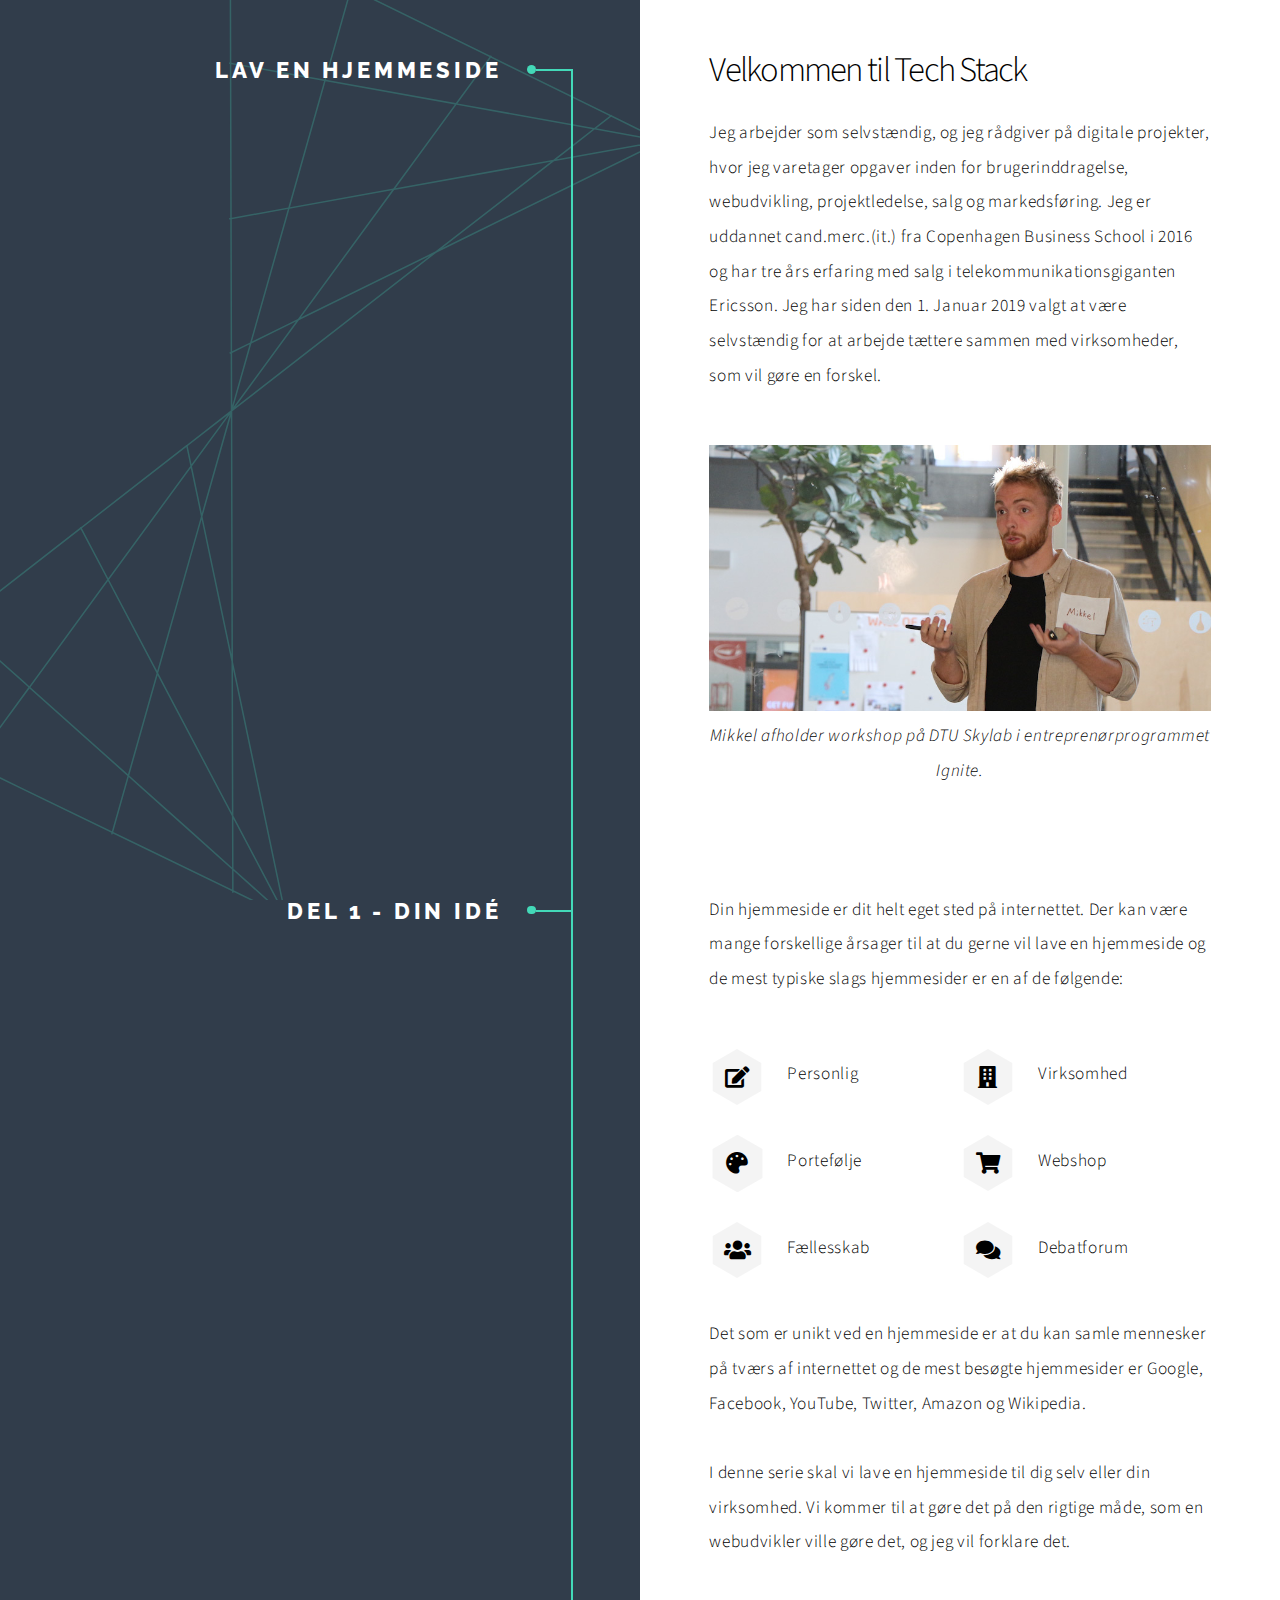
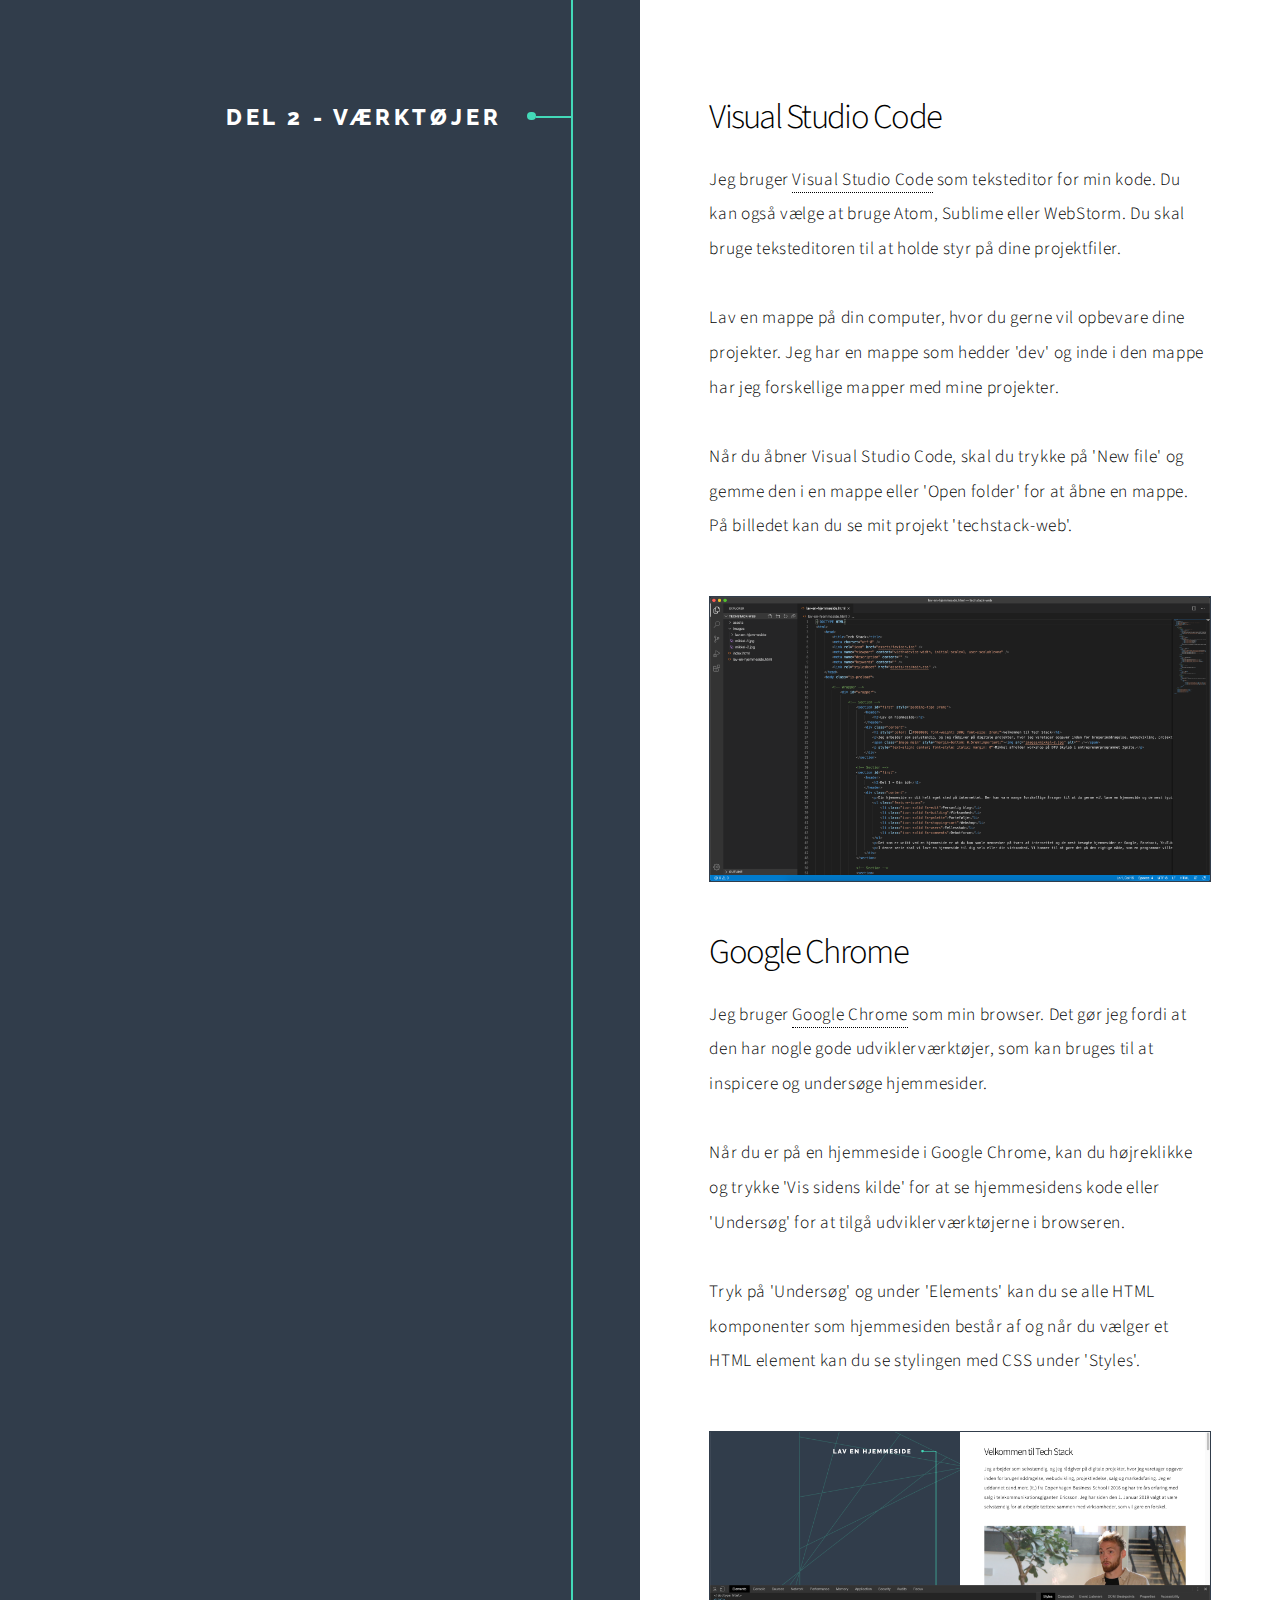
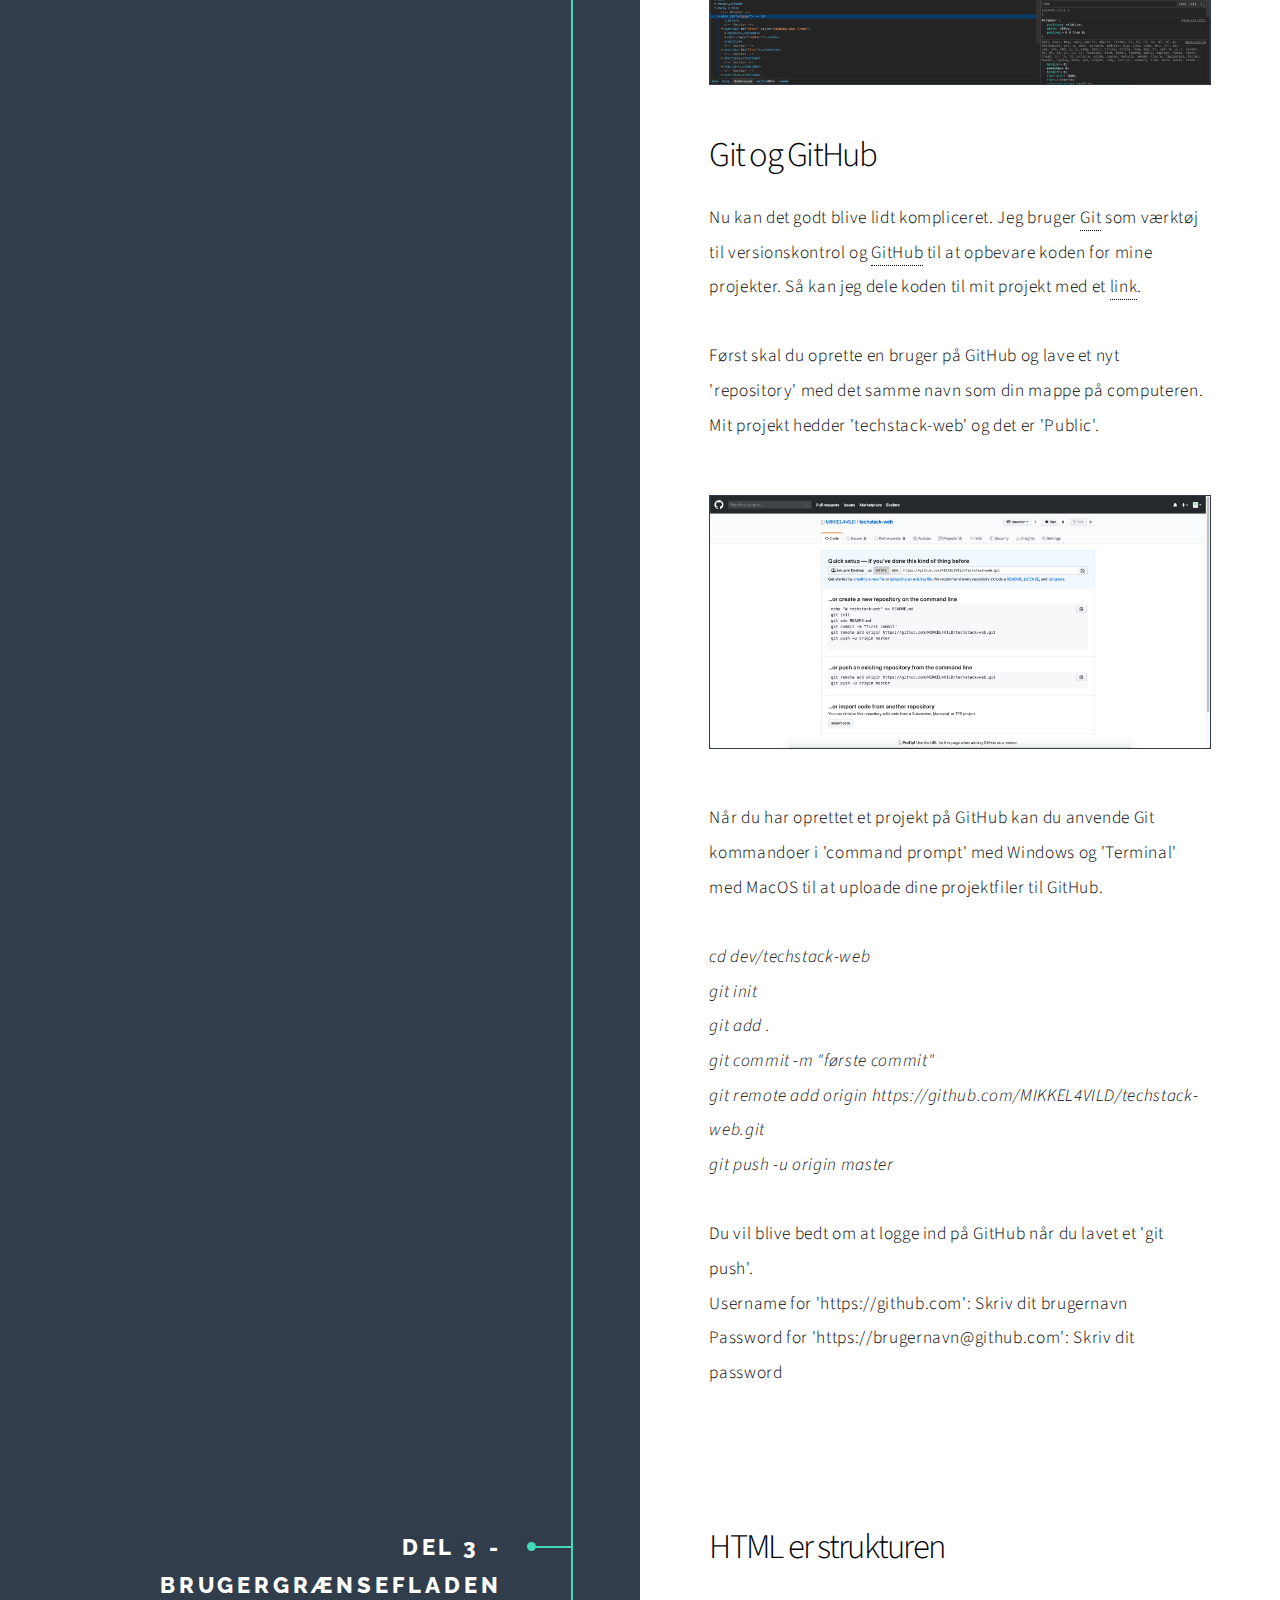
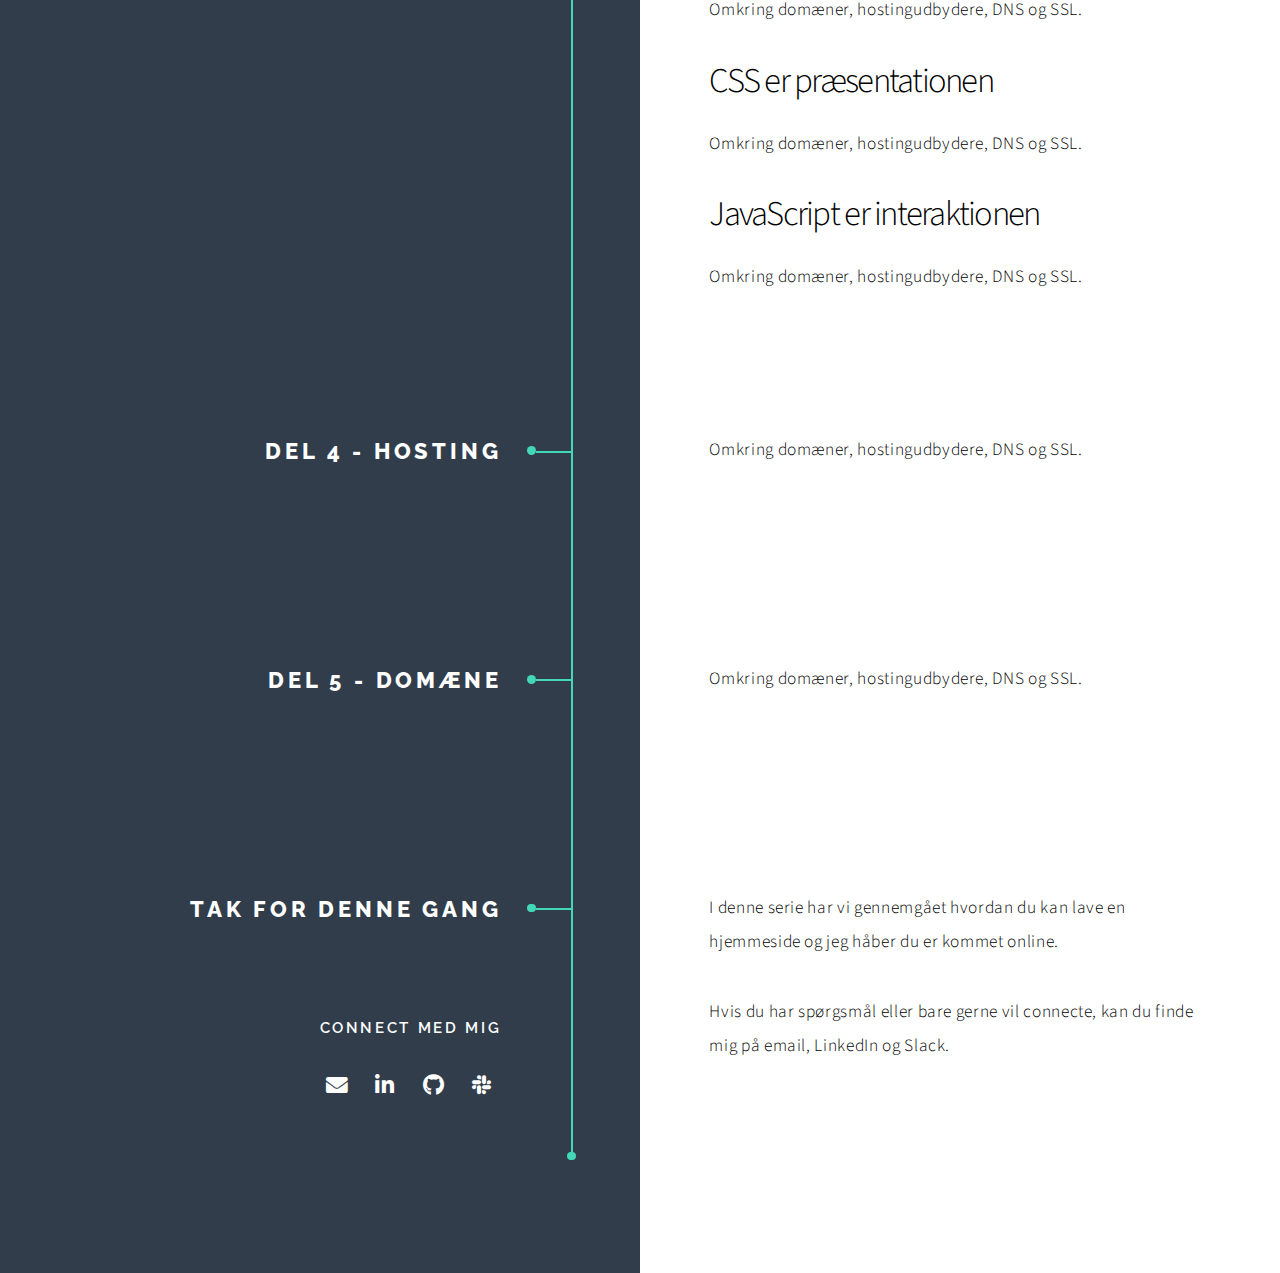
==== commit 36bd86a4: "andet commit" ====
--- a/lav-en-hjemmeside.html
+++ b/lav-en-hjemmeside.html
@@ -66,9 +66,11 @@
                             <h1 style="color: #000000; font-weight: 300; font-size: 2rem;">Git og GitHub</h1>
 							<p>Nu kan det godt blive lidt kompliceret. Jeg bruger <a style="color:#000000" href="https://git-scm.com/downloads" target="_blank">Git</a>  som værktøj til versionskontrol og <a style="color:#000000" href="https://github.com/" target="_blank">GitHub</a>  til at opbevare koden for mine projekter. Så kan jeg dele koden til mit projekt med et <a style="color:#000000" href="https://github.com/mikkel4vild/techstack-web" target="_blank">link</a>.</p>
 							<p>Først skal du oprette en bruger på GitHub og lave et nyt 'repository' med det samme navn som din mappe på computeren. Mit projekt hedder 'techstack-web' og det er 'Public'.</p>
+							<span class="image main"><img src="images/lav-en-hjemmeside/github-new-repository.png" style="border: 1px solid #313D4B;" alt="GitHub repository" /></span>
 							<p>Når du har oprettet et projekt på GitHub kan du anvende Git kommandoer i 'command prompt' med Windows og 'Terminal' med MacOS til at uploade dine projektfiler til GitHub.</p>
 							<p style="font-style: italic;">cd dev/techstack-web<br />git init<br />git add .<br />git commit -m "første commit"<br />git remote add origin https://github.com/MIKKEL4VILD/techstack-web.git<br />git push -u origin master</p>
-							<span class="image main"><img src="images/lav-en-hjemmeside/github-new-repository.png" style="border: 1px solid #313D4B;" alt="GitHub repository" /></span>
+							<p>Du vil blive bedt om at logge ind på GitHub når du lavet et 'git push'.<br />Username for 'https://github.com': Skriv dit brugernavn<br />Password for 'https://brugernavn@github.com': Skriv dit password</p>
+							
 						</div>
                     </section>
                     
